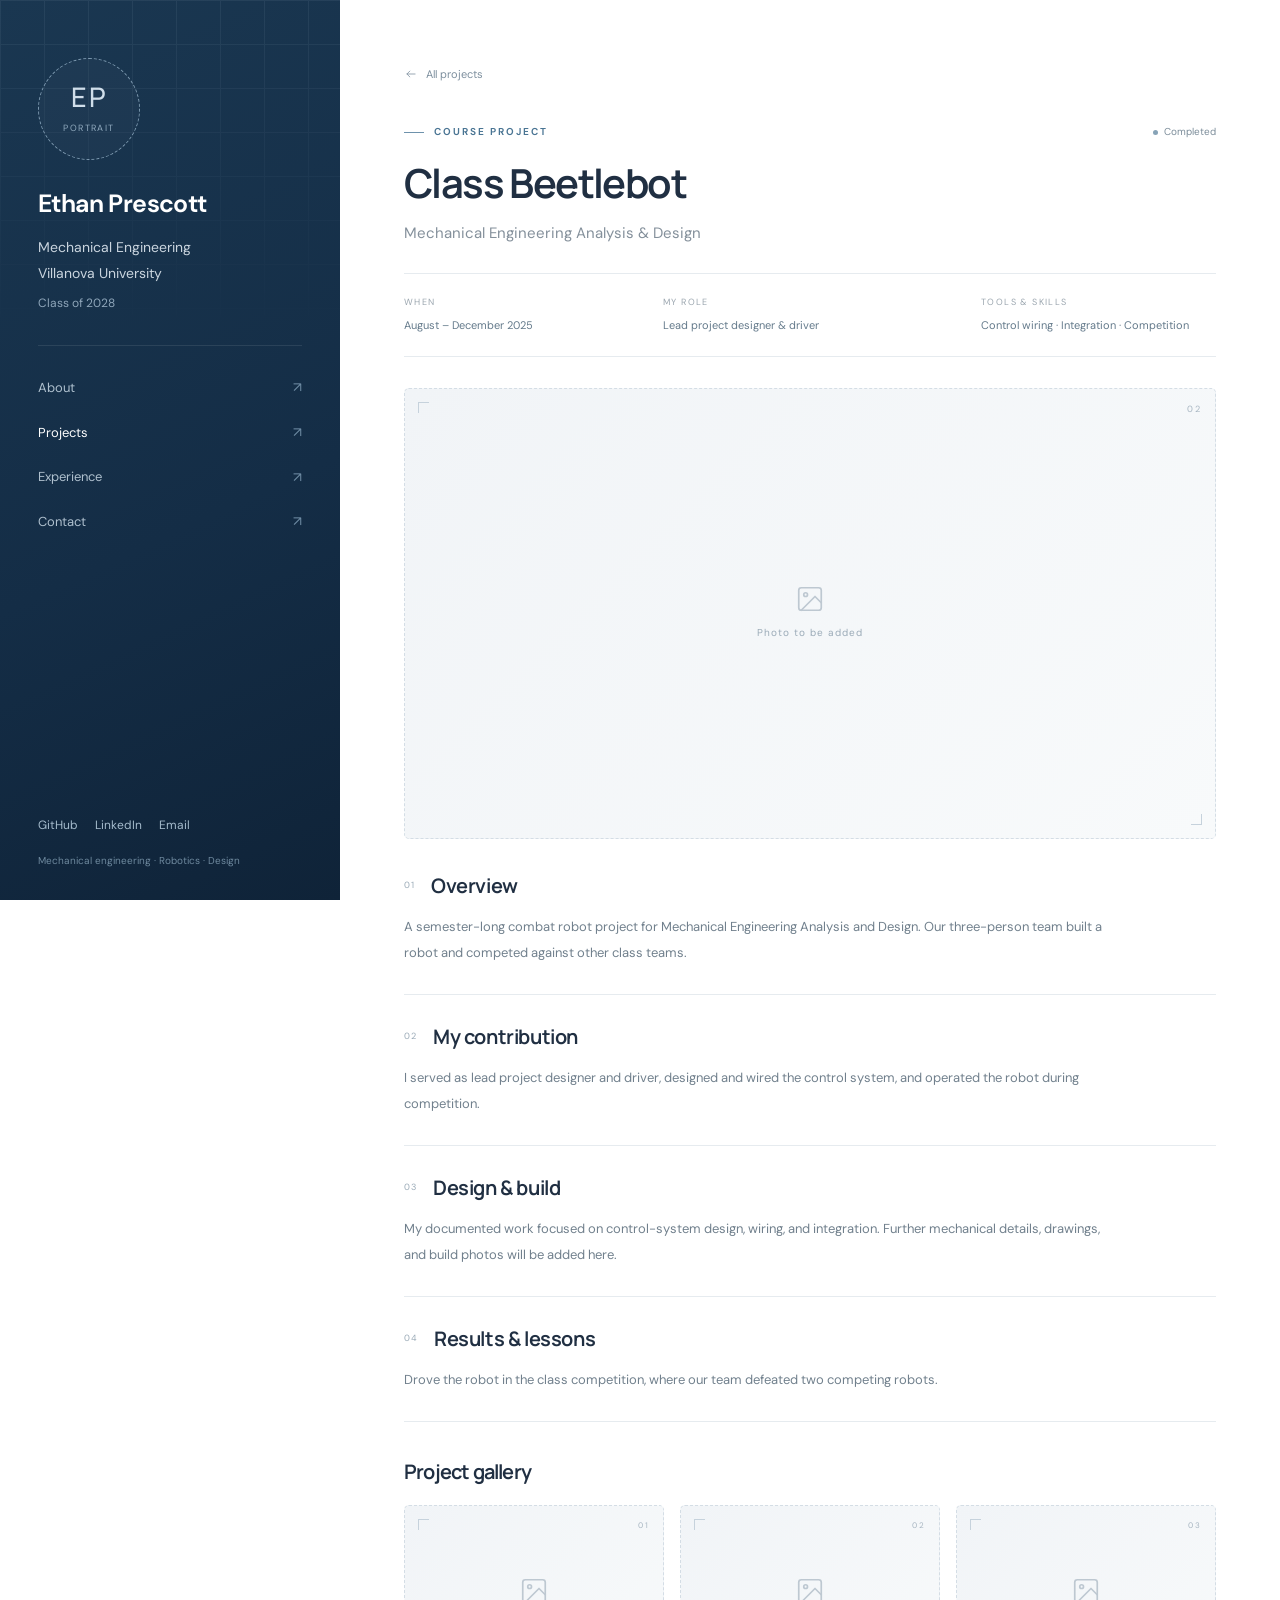
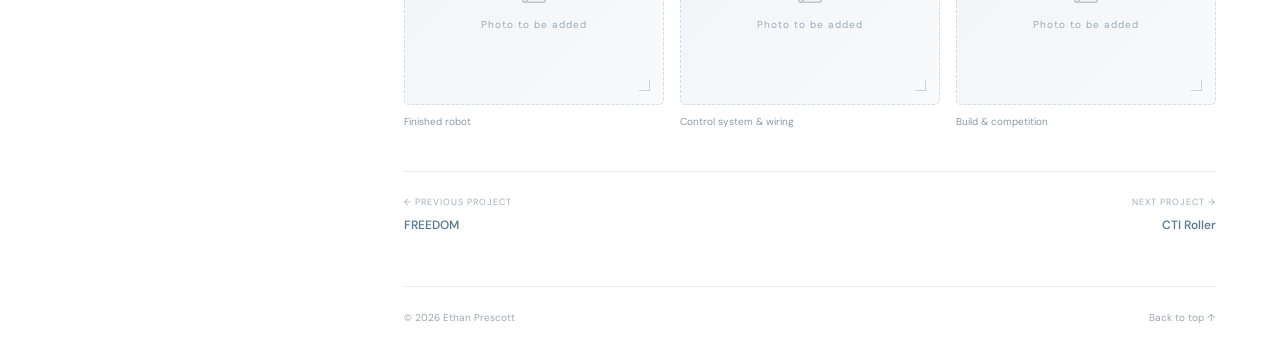
==== projects/beetlebot.html @ 02cb0559 "Build seven-project engineering portfolio with photo and content placeholders" ====
<!doctype html>
<html lang="en">
<head>
  <meta charset="utf-8">
  <meta name="viewport" content="width=device-width,initial-scale=1">
  <meta name="description" content="Designed and wired the control system for a semester-long combat robot, then drove it in a classroom competition with a three-person team.">
  <meta name="theme-color" content="#153049">
  <title>Class Beetlebot | Ethan Prescott</title>
  <link rel="icon" type="image/svg+xml" href="../assets/favicon.svg">
  <link rel="stylesheet" href="../assets/css/style.css">
  <script src="../assets/js/site.js" defer></script>
</head>
<body id="top">
  <a class="skip-link" href="#main">Skip to content</a>
  <aside class="sidebar" aria-label="Profile and navigation">
      <div class="identity"><a class="avatar" href="../index.html" aria-label="Ethan Prescott home"><strong>EP</strong><span>Portrait</span></a><div><a class="sidebar-name" href="../index.html">Ethan Prescott</a><p class="sidebar-degree">Mechanical Engineering<br>Villanova University</p><p class="sidebar-school">Class of 2028</p></div></div>
      <button class="menu-toggle" type="button" aria-label="Open navigation" aria-controls="main-navigation" aria-expanded="false"><svg width="18" height="18" viewBox="0 0 24 24" fill="none" stroke="currentColor" stroke-width="1.35" stroke-linecap="round" stroke-linejoin="round" aria-hidden="true"><path d="M5 7h14M5 12h14M5 17h14"/></svg></button>
      <div class="sidebar-rule"></div><nav class="sidebar-nav" id="main-navigation" aria-label="Main navigation"><a href="../index.html#about">About</a><a href="../index.html#projects" aria-current="page">Projects</a><a href="../index.html#experience">Experience</a><a href="../index.html#contact">Contact</a></nav>
      <div class="sidebar-bottom"><div class="sidebar-links"><a href="https://github.com/ethanjprescott-max" target="_blank" rel="noopener noreferrer">GitHub</a><a href="https://www.linkedin.com/in/ethan-prescott-6a3679280/" target="_blank" rel="noopener noreferrer">LinkedIn</a><a href="mailto:epresc01@villanova.edu">Email</a></div><p class="sidebar-footer">Mechanical engineering · Robotics · Design</p></div>
    </aside>
  <main class="main" id="main">
    <a class="breadcrumb" href="../index.html#projects"><svg width="14" height="14" viewBox="0 0 24 24" fill="none" stroke="currentColor" stroke-width="1.35" stroke-linecap="round" stroke-linejoin="round" aria-hidden="true"><path d="M19 12H5m5-5-5 5 5 5"/></svg> All projects</a>
    <header class="project-header"><div class="project-header-top"><p class="eyebrow">Course project</p><span class="status ">Completed</span></div><h1>Class Beetlebot</h1><p class="subtitle">Mechanical Engineering Analysis &amp; Design</p><dl class="project-meta"><div><dt>When</dt><dd>August – December 2025</dd></div><div><dt>My role</dt><dd>Lead project designer &amp; driver</dd></div><div><dt>Tools & skills</dt><dd>Control wiring · Integration · Competition</dd></div></dl></header>
    <div class="hero-photo"><div class="photo-placeholder" role="img" aria-label="Class Beetlebot placeholder"><span class="photo-no">02</span><svg width="30" height="30" viewBox="0 0 24 24" fill="none" stroke="currentColor" stroke-width="1.35" stroke-linecap="round" stroke-linejoin="round" aria-hidden="true"><rect x="3" y="3" width="18" height="18" rx="2"/><circle cx="8.5" cy="8.5" r="1.5"/><path d="m21 15-5-5L5 21"/></svg><span>Photo to be added</span></div></div>
    <section class="detail-section" aria-labelledby="overview-title"><div class="detail-heading"><span>01</span><h2 id="overview-title">Overview</h2></div><p class="detail-copy">A semester-long combat robot project for Mechanical Engineering Analysis and Design. Our three-person team built a robot and competed against other class teams.</p></section><section class="detail-section" aria-labelledby="contribution-title"><div class="detail-heading"><span>02</span><h2 id="contribution-title">My contribution</h2></div><p class="detail-copy">I served as lead project designer and driver, designed and wired the control system, and operated the robot during competition.</p></section><section class="detail-section" aria-labelledby="design-title"><div class="detail-heading"><span>03</span><h2 id="design-title">Design & build</h2></div><p class="detail-copy">My documented work focused on control-system design, wiring, and integration. Further mechanical details, drawings, and build photos will be added here.</p></section><section class="detail-section" aria-labelledby="results-title"><div class="detail-heading"><span>04</span><h2 id="results-title">Results & lessons</h2></div><p class="detail-copy">Drove the robot in the class competition, where our team defeated two competing robots.</p></section>
    <section class="gallery-section" aria-labelledby="gallery-title"><h2 id="gallery-title">Project gallery</h2><div class="gallery-grid"><figure><div class="photo-placeholder" role="img" aria-label="Finished robot placeholder"><span class="photo-no">01</span><svg width="30" height="30" viewBox="0 0 24 24" fill="none" stroke="currentColor" stroke-width="1.35" stroke-linecap="round" stroke-linejoin="round" aria-hidden="true"><rect x="3" y="3" width="18" height="18" rx="2"/><circle cx="8.5" cy="8.5" r="1.5"/><path d="m21 15-5-5L5 21"/></svg><span>Photo to be added</span></div><figcaption>Finished robot</figcaption></figure><figure><div class="photo-placeholder" role="img" aria-label="Control system &amp; wiring placeholder"><span class="photo-no">02</span><svg width="30" height="30" viewBox="0 0 24 24" fill="none" stroke="currentColor" stroke-width="1.35" stroke-linecap="round" stroke-linejoin="round" aria-hidden="true"><rect x="3" y="3" width="18" height="18" rx="2"/><circle cx="8.5" cy="8.5" r="1.5"/><path d="m21 15-5-5L5 21"/></svg><span>Photo to be added</span></div><figcaption>Control system &amp; wiring</figcaption></figure><figure><div class="photo-placeholder" role="img" aria-label="Build &amp; competition placeholder"><span class="photo-no">03</span><svg width="30" height="30" viewBox="0 0 24 24" fill="none" stroke="currentColor" stroke-width="1.35" stroke-linecap="round" stroke-linejoin="round" aria-hidden="true"><rect x="3" y="3" width="18" height="18" rx="2"/><circle cx="8.5" cy="8.5" r="1.5"/><path d="m21 15-5-5L5 21"/></svg><span>Photo to be added</span></div><figcaption>Build &amp; competition</figcaption></figure></div></section>
    
    <nav class="project-navigation" aria-label="More projects"><a href="freedom.html"><span>← Previous project</span><strong>FREEDOM</strong></a><a href="cti-roller.html"><span>Next project →</span><strong>CTI Roller</strong></a></nav>
    <footer class="site-footer"><span>© 2026 Ethan Prescott</span><a href="#top">Back to top ↑</a></footer></main>
  <dialog class="lightbox" aria-label="Project image"><button class="close-dialog" type="button" aria-label="Close image">×</button><img alt=""><p></p></dialog>
</body>
</html>
---- assets/css/style.css ----
@import url('https://fonts.googleapis.com/css2?family=DM+Sans:wght@400;450;500;550;600;650;700&family=Manrope:wght@400;500;600;650;700;750;800&display=swap');

:root{--navy:#132942;--ink:#202f42;--muted:#738090;--blue:#497493;--line:#e6ebef;--paper:#fff;--wash:#f5f7f9;--sidebar:340px}
*{box-sizing:border-box}html{scroll-behavior:smooth;scroll-padding-top:34px}body{margin:0;background:var(--paper);color:var(--ink);font:15px/1.85 'DM Sans',Arial,sans-serif}a{color:inherit;text-decoration:none}button{font:inherit}svg{flex-shrink:0}h1,h2,h3,h4,p{margin:0}h1,h2,h3,h4{font-family:'Manrope',Arial,sans-serif;line-height:1.35;font-weight:650}h1{font-size:42px;letter-spacing:-1.6px}h2{font-size:28px;letter-spacing:-.8px}h3{font-size:19px;letter-spacing:-.35px}p+p{margin-top:16px}a:focus-visible,button:focus-visible,summary:focus-visible{outline:3px solid #82b9df;outline-offset:5px;border-radius:3px}::selection{background:#d6e6f0}button{cursor:pointer}.skip-link{position:fixed;z-index:100;left:15px;top:10px;padding:8px 15px;background:#fff;transform:translateY(-160%)}.skip-link:focus{transform:none}.sr-only{position:absolute;width:1px;height:1px;overflow:hidden;clip:rect(0,0,0,0);white-space:nowrap}
.sidebar{position:fixed;inset:0 auto 0 0;width:var(--sidebar);padding:58px 38px 30px;background:linear-gradient(155deg,#1a3751 0%,#142d46 58%,#0f2338 100%);color:#fff;display:flex;flex-direction:column;z-index:10;overflow-y:auto}.sidebar:before{content:'';position:absolute;top:0;left:0;right:0;height:340px;pointer-events:none;opacity:.075;background-image:linear-gradient(#c3d8e8 1px,transparent 1px),linear-gradient(90deg,#c3d8e8 1px,transparent 1px);background-size:44px 44px;mask-image:linear-gradient(#000,transparent)}.identity,.sidebar-nav,.sidebar-bottom{position:relative}.avatar{width:102px;height:102px;border:1px dashed #7e9ab1;border-radius:50%;display:flex;flex-direction:column;align-items:center;justify-content:center;background:#ffffff06;color:#d0deea;overflow:hidden;margin-bottom:26px}.avatar strong{font-family:'Manrope',Arial,sans-serif;font-weight:500;font-size:27px;letter-spacing:2px;line-height:1.2}.avatar span{font-size:9px;text-transform:uppercase;letter-spacing:1.4px;margin-top:6px;color:#91aabe}.avatar img{width:100%;height:100%;object-fit:cover}.sidebar-name{font-size:25px;font-weight:650;letter-spacing:-.6px;line-height:1.4}.sidebar-degree{margin-top:13px;color:#cad5df;font-size:14px;line-height:1.85}.sidebar-school{font-size:12px;color:#8fa6ba;margin-top:5px}.sidebar-rule{height:1px;background:#ffffff17;margin:31px 0 23px}.sidebar-nav{display:flex;flex-direction:column;gap:7px}.sidebar-nav a{padding:6px 0;color:#afc0ce;font-size:13px;display:flex;justify-content:space-between;align-items:center;transition:color .15s}.sidebar-nav a:after{content:'↗';font-size:14px;color:#6e8ba3}.sidebar-nav a:hover,.sidebar-nav a[aria-current]{color:#fff}.sidebar-bottom{margin-top:auto;padding-top:48px}.sidebar-links{display:flex;gap:17px;align-items:center;color:#a5bbcc;font-size:12px}.sidebar-links a:hover{color:#fff}.sidebar-footer{margin-top:15px;color:#6f8a9f;font-size:10px}.menu-toggle{display:none}.mobile-wordmark{display:none}
.main{margin-left:var(--sidebar);padding:63px 64px 26px;max-width:1440px}.eyebrow{color:var(--blue);text-transform:uppercase;letter-spacing:2px;font-size:10px;font-weight:650;display:flex;align-items:center;gap:10px;margin-bottom:15px}.eyebrow:before{content:'';display:block;width:20px;height:1px;background:#6e92ac}.intro-title{max-width:580px;margin-bottom:23px}.intro-title em{font-style:normal;color:var(--blue)}.intro-copy{max-width:690px;color:#66717e;line-height:1.95;font-size:15px}.intro-actions{display:flex;gap:12px;flex-wrap:wrap;margin-top:26px}.button{display:inline-flex;align-items:center;justify-content:center;gap:10px;padding:9px 18px;border:1px solid #cfd8e0;border-radius:4px;font-size:12px;font-weight:600;color:#4d657a;background:transparent;line-height:1.7;transition:background .15s,border-color .15s}.button:hover{background:#f0f5f8;border-color:#879fb3}.button.primary{background:var(--navy);color:#fff;border-color:var(--navy)}.button.primary:hover{background:#23435f}.button[aria-disabled=true]{color:#99a4ae;background:#fafbfc;border-color:#e3e8ed;cursor:default}.section{border-top:1px solid var(--line);margin-top:47px;padding-top:39px;scroll-margin-top:30px}.section-head{display:flex;align-items:end;justify-content:space-between;gap:20px;margin-bottom:27px}.section-head p{font-size:11px;color:#94a0ab;letter-spacing:.2px}.project-grid{display:grid;grid-template-columns:repeat(2,minmax(0,1fr));gap:39px 28px}.project-card{min-width:0}.cover-link{display:block;border-radius:5px;overflow:hidden;margin-bottom:16px}.photo-placeholder{width:100%;aspect-ratio:1.62;background:linear-gradient(135deg,#f1f4f7,#f8fafb);border:1px dashed #d4dde5;border-radius:5px;display:flex;flex-direction:column;justify-content:center;align-items:center;position:relative;color:#a1b0bd;gap:10px;overflow:hidden}.photo-placeholder:before,.photo-placeholder:after{content:'';position:absolute;height:10px;width:10px;border-color:#c6d2dc;border-style:solid}.photo-placeholder:before{top:13px;left:13px;border-width:1px 0 0 1px}.photo-placeholder:after{bottom:13px;right:13px;border-width:0 1px 1px 0}.photo-placeholder svg{opacity:.65}.photo-placeholder span{font-size:10px;letter-spacing:1px;color:#9aaab7}.photo-placeholder .photo-no{position:absolute;top:12px;right:14px;font-size:9px;letter-spacing:1.5px;color:#a7b5c1}.cover-link:hover .photo-placeholder{border-color:#98afc1;background:#eff4f8}.project-photo{width:100%;aspect-ratio:1.62;object-fit:cover;display:block;border-radius:5px}.project-category{font-size:9px;color:var(--blue);text-transform:uppercase;letter-spacing:1.45px;margin-bottom:5px;font-weight:650}.project-title{font-size:18px;font-weight:650}.project-title a:hover{color:var(--blue)}.project-subtitle{font-size:12px;color:#83909c;margin-top:4px}.project-summary{font-size:12px;line-height:1.9;color:#6d7884;margin-top:10px;min-height:69px}.empty-summary{margin-top:15px;height:65px;display:flex;flex-direction:column;gap:9px;align-items:start;padding-top:2px}.empty-summary span{display:block;height:5px;background:#edf0f3;border-radius:3px;width:93%}.empty-summary span:nth-child(2){width:80%}.empty-summary span:nth-child(3){width:55%}.tags{display:flex;flex-wrap:wrap;gap:5px;margin-top:12px}.tag{font-size:9px;padding:2px 7px;background:#f1f4f7;color:#738597;border-radius:3px;line-height:1.8}.card-status{display:flex;justify-content:space-between;align-items:center;gap:10px;margin-top:15px;min-height:22px;font-size:10px;color:#7e8b96}.text-link{font-size:11px;font-weight:600;color:#52738e;display:inline-flex;gap:7px;align-items:center}.text-link:hover{color:#153f63}.status{display:flex;align-items:center;gap:6px;font-size:10px;color:#7b8c99}.status:before{content:'';width:5px;height:5px;background:#87a3b7;border-radius:50%}.status.progress:before{background:#b99953}.status.draft{color:#a3adb6}.status.draft:before{background:#c3cbd2}.skills-grid{display:grid;grid-template-columns:repeat(2,minmax(0,1fr));gap:23px 29px}.skill-group h3{font-size:13px;margin-bottom:9px}.skill-group p{font-size:12px;color:#788694;line-height:1.9}.experience-list{display:flex;flex-direction:column;gap:22px}.experience-item{display:grid;grid-template-columns:130px 1fr;gap:20px}.experience-label{color:#8294a3;font-size:11px}.experience-item h3{font-size:14px;margin-bottom:4px}.experience-item p{font-size:12px;color:#788591;line-height:1.8}.experience-item .organization{color:#50718b;margin-bottom:5px}.contact-copy{color:#788591;font-size:14px;max-width:580px}.contact-links{display:flex;gap:24px;flex-wrap:wrap;margin-top:21px}.contact-links a{font-size:12px;display:inline-flex;align-items:center;gap:8px;color:#59748a}.contact-links a:hover{color:#123b5c}.site-footer{border-top:1px solid var(--line);margin-top:47px;padding-top:22px;display:flex;justify-content:space-between;gap:15px;font-size:10px;color:#9da8b1}.site-footer a:hover{color:#355a78}
.breadcrumb{display:inline-flex;gap:8px;align-items:center;color:#7d8f9e;font-size:11px;margin-bottom:39px}.breadcrumb:hover{color:#1c4564}.project-header{margin-bottom:31px}.project-header h1{font-size:40px;max-width:700px}.project-header .subtitle{font-size:15px;color:#84909b;margin-top:10px}.project-header-top{display:flex;justify-content:space-between;gap:16px;align-items:center;margin-bottom:14px}.project-header-top .eyebrow{margin-bottom:0}.project-meta{display:grid;grid-template-columns:1fr 1.25fr 1fr;margin-top:26px;gap:24px;padding:20px 0;border-top:1px solid var(--line);border-bottom:1px solid var(--line)}.project-meta dt{font-size:9px;text-transform:uppercase;letter-spacing:1.4px;color:#9ba6af;margin-bottom:5px}.project-meta dd{margin:0;font-size:11px;color:#647a8b;line-height:1.8}.meta-blank{width:64%;height:5px;margin-top:11px;background:#edf0f3;border-radius:3px;display:block}.hero-photo .photo-placeholder,.hero-photo .project-photo{aspect-ratio:1.8}.hero-photo{margin-bottom:33px}.detail-section{padding:28px 0;border-bottom:1px solid var(--line)}.detail-section:first-of-type{padding-top:0}.detail-heading{display:flex;gap:16px;align-items:center;margin-bottom:15px}.detail-heading span{font-size:9px;color:#9aaab7;letter-spacing:1px}.detail-heading h2{font-size:20px;letter-spacing:-.4px}.detail-copy{max-width:720px;color:#71808d;font-size:13px;line-height:2}.empty-content{height:112px;border:1px solid #edf0f3;border-radius:4px;background:repeating-linear-gradient(to bottom,transparent 0px,transparent 33px,#f0f3f5 34px,transparent 35px);position:relative}.empty-content:before{content:'Content to be added';position:absolute;font-size:9px;letter-spacing:.8px;color:#b0bac2;top:11px;left:13px;padding:0 7px;background:white}.gallery-section{margin-top:36px}.gallery-section h2{font-size:20px;margin-bottom:20px}.gallery-grid{display:grid;grid-template-columns:repeat(3,minmax(0,1fr));gap:16px}.gallery-grid figure{margin:0;min-width:0}.gallery-grid figcaption{font-size:10px;color:#8b99a4;margin-top:8px}.gallery-grid .photo-placeholder{aspect-ratio:1.3}.gallery-grid .project-photo{aspect-ratio:1.3;cursor:zoom-in}.gallery-grid .photo-placeholder .photo-no{font-size:8px}.project-resources{display:flex;gap:12px;flex-wrap:wrap;margin-top:27px}.project-navigation{display:grid;grid-template-columns:1fr 1fr;gap:24px;border-top:1px solid var(--line);margin-top:40px;padding-top:22px}.project-navigation a:last-child{text-align:right}.project-navigation span{display:block;font-size:9px;letter-spacing:1px;text-transform:uppercase;color:#a1aeb9}.project-navigation strong{font-size:12px;font-weight:550;color:#5a7890}.project-navigation a:hover strong{color:#133c5c}.lightbox{border:none;border-radius:7px;padding:15px;background:white;max-width:95vw;max-height:92vh;color:var(--ink)}.lightbox::backdrop{background:#0e213be0}.lightbox img{display:block;max-width:85vw;max-height:74vh;object-fit:contain}.lightbox .close-dialog{display:block;margin-left:auto;background:none;border:0;padding:0 5px 8px;color:var(--ink);font-size:21px}.lightbox p{font-size:12px;margin-top:10px}
@media(min-width:1600px){:root{--sidebar:380px}.sidebar{padding-left:48px;padding-right:48px}.main{padding-left:88px;padding-right:88px}}
@media(max-width:1200px){:root{--sidebar:300px}.sidebar{padding:48px 31px 26px}.main{padding:51px 42px 25px}h1{font-size:35px}.project-grid{gap:31px 23px}.project-header h1{font-size:35px}}
@media(max-width:980px){:root{--sidebar:250px}.sidebar{padding:40px 26px 22px}.sidebar-name{font-size:22px}.sidebar-degree{font-size:12px}.sidebar-school{font-size:11px}.main{padding:44px 31px 25px}h1{font-size:32px}.project-grid{gap:32px 20px}.project-summary{min-height:92px}.project-meta{grid-template-columns:1fr 1fr;gap:16px}.project-meta>div:last-child{grid-column:1/-1}.gallery-grid{grid-template-columns:repeat(2,minmax(0,1fr))}.experience-item{grid-template-columns:100px 1fr;gap:14px}.sidebar-links{gap:12px;font-size:11px}}
@media(max-width:760px){html{scroll-padding-top:87px}.sidebar{position:sticky;inset:auto;top:0;width:100%;padding:15px 22px;background:#153049;overflow:visible;display:block}.sidebar:before{display:none}.identity{display:flex;align-items:center;gap:12px}.avatar{width:42px;height:42px;margin:0;border-style:solid;flex-shrink:0}.avatar strong{font-size:13px;letter-spacing:1px}.avatar span{display:none}.sidebar-name{font-size:15px;line-height:1.4}.sidebar-degree{margin:2px 0 0;font-size:10px;line-height:1.4}.sidebar-degree br{display:none}.sidebar-school{display:none}.sidebar-rule,.sidebar-bottom{display:none}.menu-toggle{display:flex;align-items:center;justify-content:center;position:absolute;top:22px;right:20px;border:1px solid #ffffff26;background:none;color:#ccd8e1;width:32px;height:30px;border-radius:3px;padding:4px}.sidebar-nav{flex-direction:row;flex-wrap:wrap;gap:5px 24px;padding-top:14px}.sidebar-nav a{font-size:11px;padding:4px 0}.sidebar-nav a:after{display:none}.js-enabled .sidebar-nav{display:none}.js-enabled .sidebar.menu-open .sidebar-nav{display:flex;border-top:1px solid #ffffff15;margin-top:13px}.main{margin-left:0;padding:35px 25px 23px;max-width:none}h1{font-size:32px;letter-spacing:-1.2px}.intro-title{margin-bottom:20px}.intro-copy{font-size:13px;line-height:1.95}.eyebrow{font-size:9px;letter-spacing:1.7px}.section{margin-top:37px;padding-top:30px;scroll-margin-top:88px}.section-head{margin-bottom:23px}h2{font-size:25px}.project-grid{gap:32px 23px}.project-summary{min-height:69px}.site-footer{margin-top:38px}.breadcrumb{margin-bottom:25px}.project-header h1{font-size:32px}.project-header-top{align-items:start}.hero-photo{margin-bottom:24px}.project-meta{grid-template-columns:1fr 1fr 1fr;gap:16px}.project-meta>div:last-child{grid-column:auto}.project-meta dd{font-size:10px}.gallery-grid{grid-template-columns:repeat(3,minmax(0,1fr))}.gallery-grid .photo-placeholder span{font-size:8px;letter-spacing:0}.gallery-grid .photo-placeholder svg{width:22px;height:22px}.detail-section{padding:25px 0}.detail-copy{font-size:12px}}
@media(max-width:480px){.main{padding:32px 22px 22px}.project-grid{grid-template-columns:1fr;gap:31px}.project-summary{min-height:0}.empty-summary{height:54px}.project-card .photo-placeholder,.project-card .project-photo{aspect-ratio:1.75}.project-title{font-size:19px}.project-summary{font-size:12px}.project-subtitle{font-size:12px}.project-category{font-size:9px}.section-head p{font-size:10px}.skills-grid{gap:22px 19px}.skill-group h3{font-size:12px}.skill-group p{font-size:11px}.experience-item{grid-template-columns:1fr;gap:3px}.experience-label{font-size:10px}.contact-links{gap:17px}.project-meta{grid-template-columns:1fr 1fr}.project-meta>div:last-child{grid-column:1/-1}.gallery-grid{grid-template-columns:1fr}.gallery-grid .photo-placeholder,.gallery-grid .project-photo{aspect-ratio:1.8}.gallery-grid .photo-placeholder span{font-size:10px;letter-spacing:1px}.gallery-grid .photo-placeholder svg{width:28px;height:28px}.gallery-grid figcaption{font-size:11px}.project-header-top{flex-direction:column;gap:9px}.project-header h1{font-size:31px}.project-navigation{gap:14px}.project-navigation strong{font-size:11px}.site-footer{font-size:9px}.intro-actions .button{font-size:11px;padding:9px 15px}}
@media(prefers-reduced-motion:reduce){html{scroll-behavior:auto}*,*:before,*:after{transition:none!important;animation:none!important}}
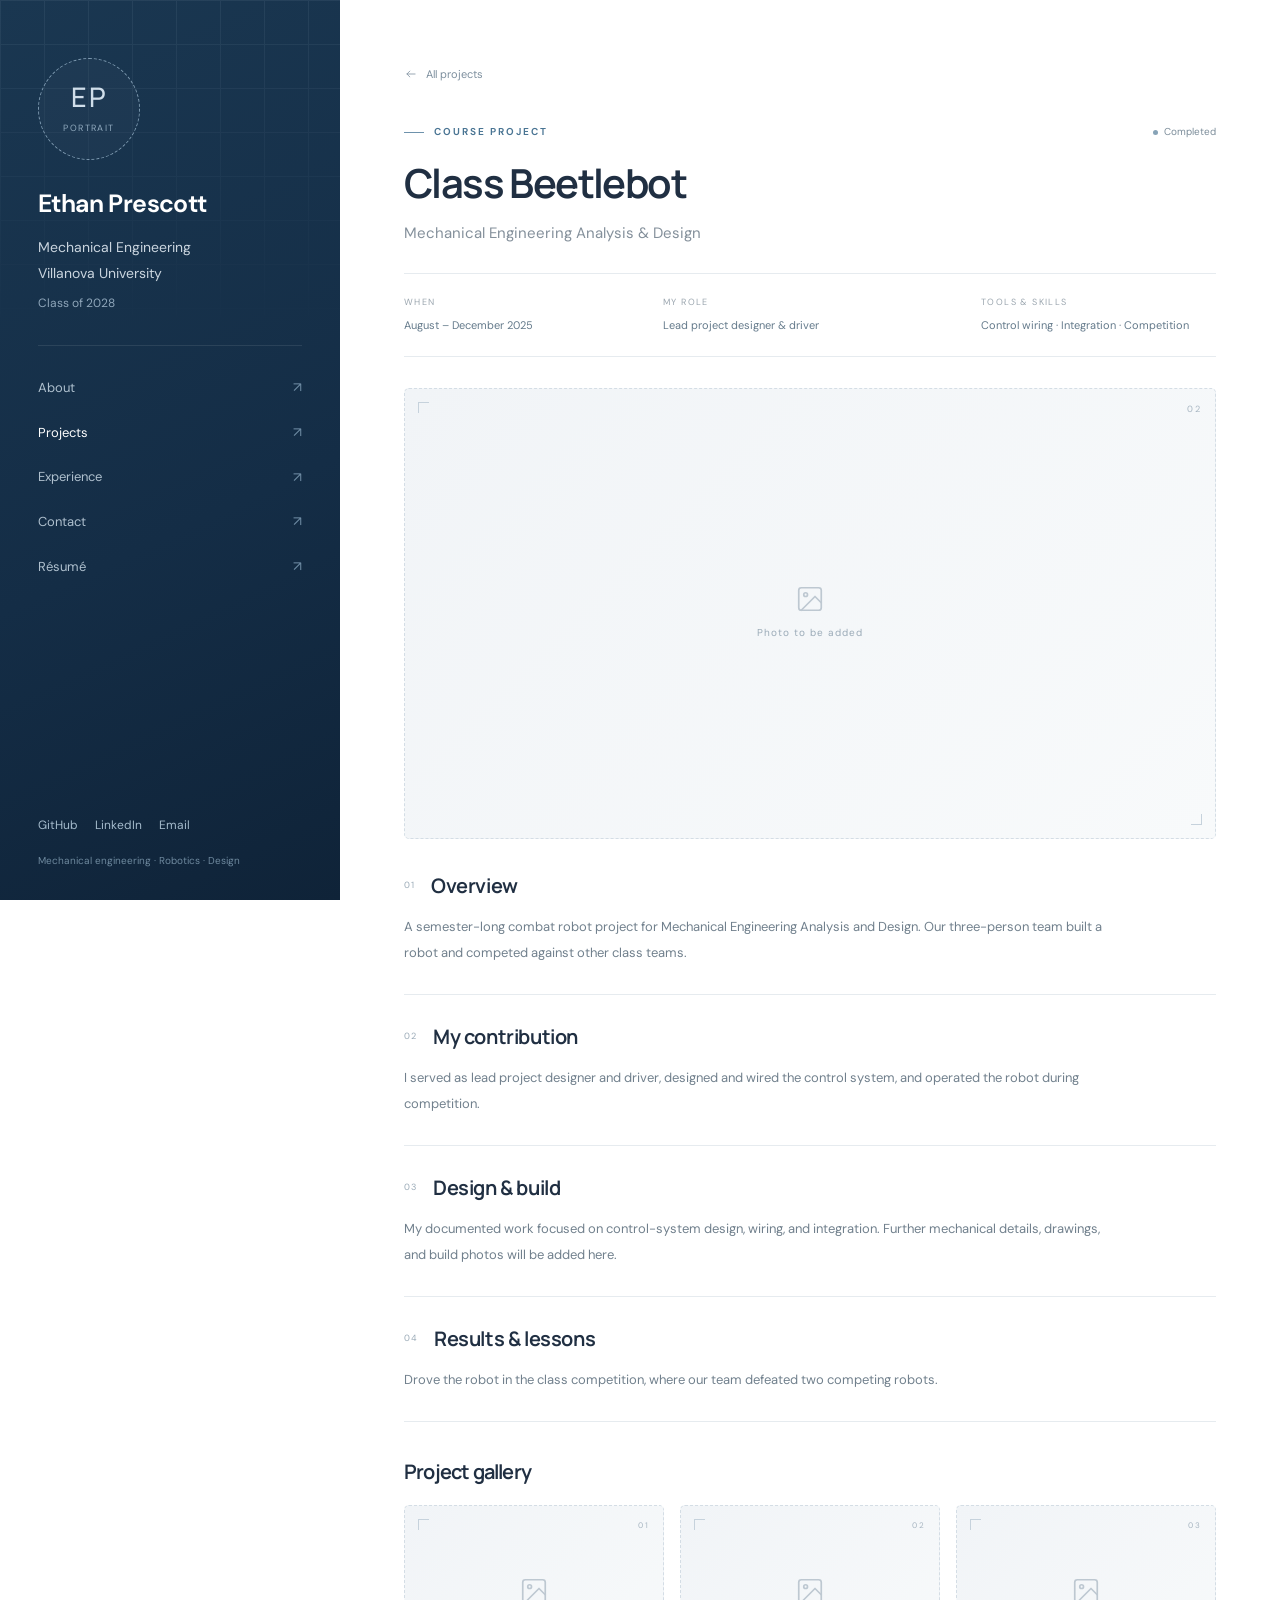
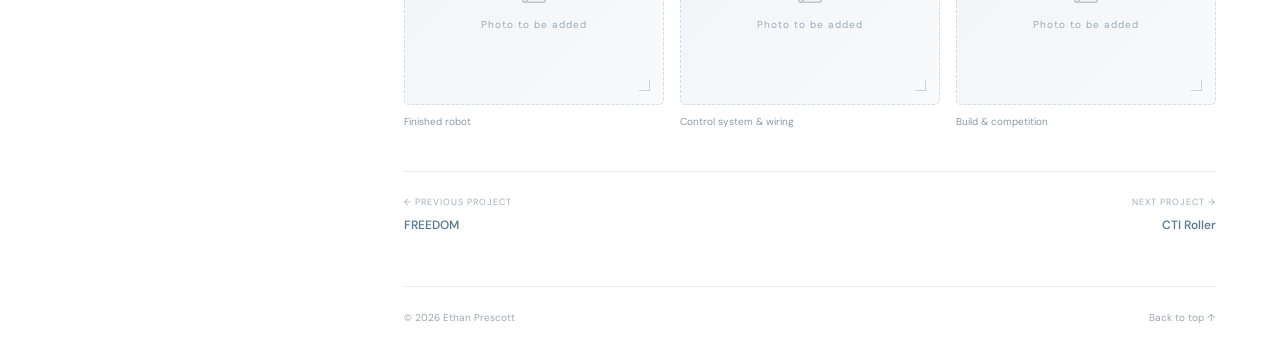
==== commit 27c58be3: "Add résumé download and refresh verified portfolio details" ====
--- a/projects/beetlebot.html
+++ b/projects/beetlebot.html
@@ -15,8 +15,8 @@
   <aside class="sidebar" aria-label="Profile and navigation">
       <div class="identity"><a class="avatar" href="../index.html" aria-label="Ethan Prescott home"><strong>EP</strong><span>Portrait</span></a><div><a class="sidebar-name" href="../index.html">Ethan Prescott</a><p class="sidebar-degree">Mechanical Engineering<br>Villanova University</p><p class="sidebar-school">Class of 2028</p></div></div>
       <button class="menu-toggle" type="button" aria-label="Open navigation" aria-controls="main-navigation" aria-expanded="false"><svg width="18" height="18" viewBox="0 0 24 24" fill="none" stroke="currentColor" stroke-width="1.35" stroke-linecap="round" stroke-linejoin="round" aria-hidden="true"><path d="M5 7h14M5 12h14M5 17h14"/></svg></button>
-      <div class="sidebar-rule"></div><nav class="sidebar-nav" id="main-navigation" aria-label="Main navigation"><a href="../index.html#about">About</a><a href="../index.html#projects" aria-current="page">Projects</a><a href="../index.html#experience">Experience</a><a href="../index.html#contact">Contact</a></nav>
-      <div class="sidebar-bottom"><div class="sidebar-links"><a href="https://github.com/ethanjprescott-max" target="_blank" rel="noopener noreferrer">GitHub</a><a href="https://www.linkedin.com/in/ethan-prescott-6a3679280/" target="_blank" rel="noopener noreferrer">LinkedIn</a><a href="mailto:epresc01@villanova.edu">Email</a></div><p class="sidebar-footer">Mechanical engineering · Robotics · Design</p></div>
+      <div class="sidebar-rule"></div><nav class="sidebar-nav" id="main-navigation" aria-label="Main navigation"><a href="../index.html#about">About</a><a href="../index.html#projects" aria-current="page">Projects</a><a href="../index.html#experience">Experience</a><a href="../index.html#contact">Contact</a><a href="../assets/ethan-prescott-resume.pdf" target="_blank" rel="noopener noreferrer">Résumé</a></nav>
+      <div class="sidebar-bottom"><div class="sidebar-links"><a href="https://github.com/ethanjprescott-max" target="_blank" rel="noopener noreferrer">GitHub</a><a href="https://www.linkedin.com/in/ethan-prescott22" target="_blank" rel="noopener noreferrer">LinkedIn</a><a href="mailto:ethan.j.prescott@gmail.com">Email</a></div><p class="sidebar-footer">Mechanical engineering · Robotics · Design</p></div>
     </aside>
   <main class="main" id="main">
     <a class="breadcrumb" href="../index.html#projects"><svg width="14" height="14" viewBox="0 0 24 24" fill="none" stroke="currentColor" stroke-width="1.35" stroke-linecap="round" stroke-linejoin="round" aria-hidden="true"><path d="M19 12H5m5-5-5 5 5 5"/></svg> All projects</a>
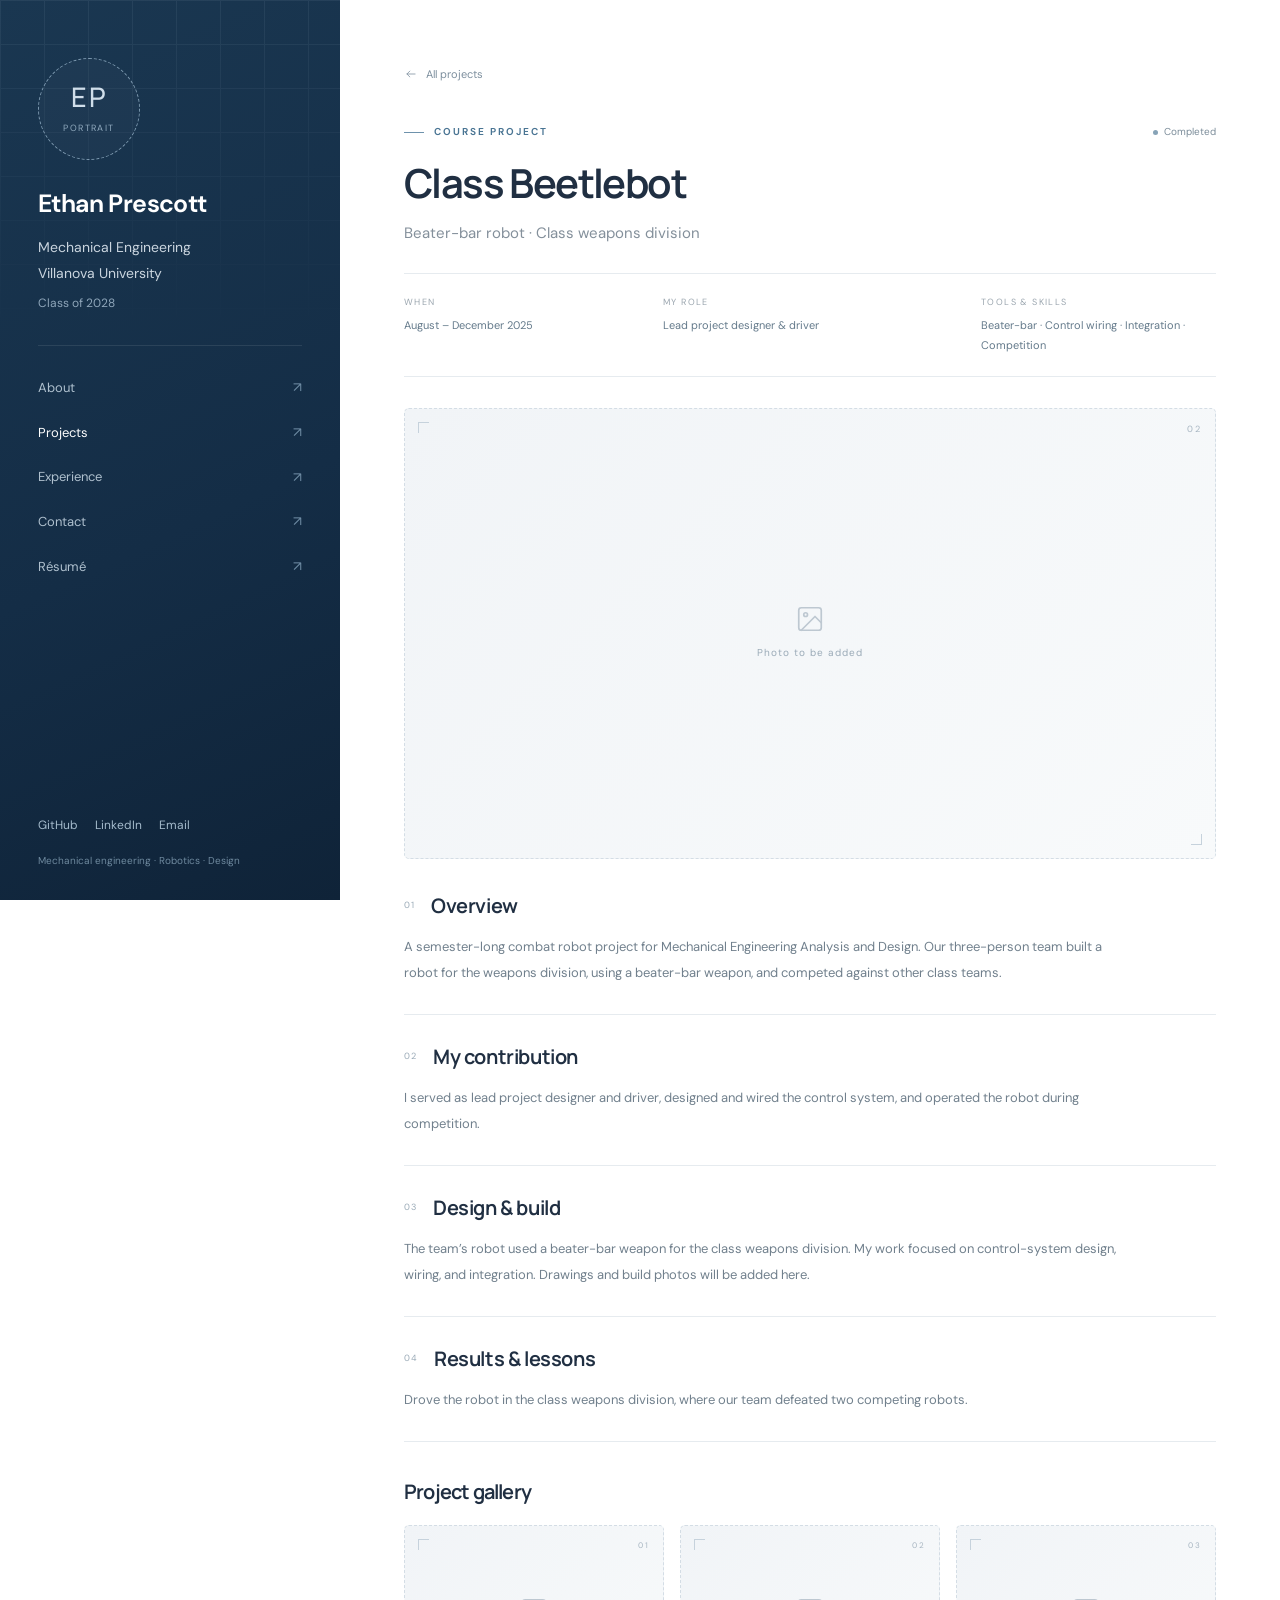
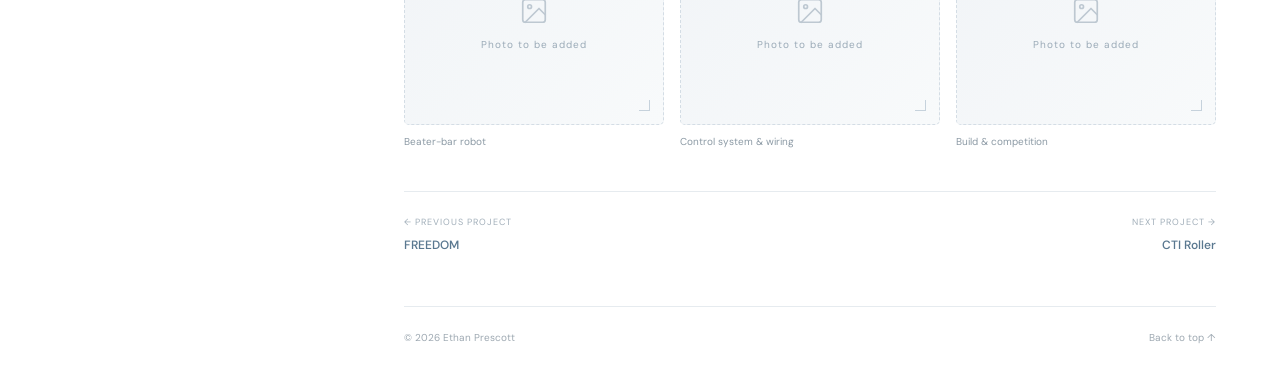
==== commit c8204d6c: "Specify class Beetlebot beater-bar weapon and weapons division" ====
--- a/projects/beetlebot.html
+++ b/projects/beetlebot.html
@@ -3,7 +3,7 @@
 <head>
   <meta charset="utf-8">
   <meta name="viewport" content="width=device-width,initial-scale=1">
-  <meta name="description" content="Designed and wired the control system for a semester-long combat robot, then drove it in a classroom competition with a three-person team.">
+  <meta name="description" content="Designed and wired the control system for a beater-bar combat robot in the class weapons division, then drove it in competition with a three-person team.">
   <meta name="theme-color" content="#153049">
   <title>Class Beetlebot | Ethan Prescott</title>
   <link rel="icon" type="image/svg+xml" href="../assets/favicon.svg">
@@ -20,10 +20,10 @@
     </aside>
   <main class="main" id="main">
     <a class="breadcrumb" href="../index.html#projects"><svg width="14" height="14" viewBox="0 0 24 24" fill="none" stroke="currentColor" stroke-width="1.35" stroke-linecap="round" stroke-linejoin="round" aria-hidden="true"><path d="M19 12H5m5-5-5 5 5 5"/></svg> All projects</a>
-    <header class="project-header"><div class="project-header-top"><p class="eyebrow">Course project</p><span class="status ">Completed</span></div><h1>Class Beetlebot</h1><p class="subtitle">Mechanical Engineering Analysis &amp; Design</p><dl class="project-meta"><div><dt>When</dt><dd>August – December 2025</dd></div><div><dt>My role</dt><dd>Lead project designer &amp; driver</dd></div><div><dt>Tools & skills</dt><dd>Control wiring · Integration · Competition</dd></div></dl></header>
+    <header class="project-header"><div class="project-header-top"><p class="eyebrow">Course project</p><span class="status ">Completed</span></div><h1>Class Beetlebot</h1><p class="subtitle">Beater-bar robot · Class weapons division</p><dl class="project-meta"><div><dt>When</dt><dd>August – December 2025</dd></div><div><dt>My role</dt><dd>Lead project designer &amp; driver</dd></div><div><dt>Tools & skills</dt><dd>Beater-bar · Control wiring · Integration · Competition</dd></div></dl></header>
     <div class="hero-photo"><div class="photo-placeholder" role="img" aria-label="Class Beetlebot placeholder"><span class="photo-no">02</span><svg width="30" height="30" viewBox="0 0 24 24" fill="none" stroke="currentColor" stroke-width="1.35" stroke-linecap="round" stroke-linejoin="round" aria-hidden="true"><rect x="3" y="3" width="18" height="18" rx="2"/><circle cx="8.5" cy="8.5" r="1.5"/><path d="m21 15-5-5L5 21"/></svg><span>Photo to be added</span></div></div>
-    <section class="detail-section" aria-labelledby="overview-title"><div class="detail-heading"><span>01</span><h2 id="overview-title">Overview</h2></div><p class="detail-copy">A semester-long combat robot project for Mechanical Engineering Analysis and Design. Our three-person team built a robot and competed against other class teams.</p></section><section class="detail-section" aria-labelledby="contribution-title"><div class="detail-heading"><span>02</span><h2 id="contribution-title">My contribution</h2></div><p class="detail-copy">I served as lead project designer and driver, designed and wired the control system, and operated the robot during competition.</p></section><section class="detail-section" aria-labelledby="design-title"><div class="detail-heading"><span>03</span><h2 id="design-title">Design & build</h2></div><p class="detail-copy">My documented work focused on control-system design, wiring, and integration. Further mechanical details, drawings, and build photos will be added here.</p></section><section class="detail-section" aria-labelledby="results-title"><div class="detail-heading"><span>04</span><h2 id="results-title">Results & lessons</h2></div><p class="detail-copy">Drove the robot in the class competition, where our team defeated two competing robots.</p></section>
-    <section class="gallery-section" aria-labelledby="gallery-title"><h2 id="gallery-title">Project gallery</h2><div class="gallery-grid"><figure><div class="photo-placeholder" role="img" aria-label="Finished robot placeholder"><span class="photo-no">01</span><svg width="30" height="30" viewBox="0 0 24 24" fill="none" stroke="currentColor" stroke-width="1.35" stroke-linecap="round" stroke-linejoin="round" aria-hidden="true"><rect x="3" y="3" width="18" height="18" rx="2"/><circle cx="8.5" cy="8.5" r="1.5"/><path d="m21 15-5-5L5 21"/></svg><span>Photo to be added</span></div><figcaption>Finished robot</figcaption></figure><figure><div class="photo-placeholder" role="img" aria-label="Control system &amp; wiring placeholder"><span class="photo-no">02</span><svg width="30" height="30" viewBox="0 0 24 24" fill="none" stroke="currentColor" stroke-width="1.35" stroke-linecap="round" stroke-linejoin="round" aria-hidden="true"><rect x="3" y="3" width="18" height="18" rx="2"/><circle cx="8.5" cy="8.5" r="1.5"/><path d="m21 15-5-5L5 21"/></svg><span>Photo to be added</span></div><figcaption>Control system &amp; wiring</figcaption></figure><figure><div class="photo-placeholder" role="img" aria-label="Build &amp; competition placeholder"><span class="photo-no">03</span><svg width="30" height="30" viewBox="0 0 24 24" fill="none" stroke="currentColor" stroke-width="1.35" stroke-linecap="round" stroke-linejoin="round" aria-hidden="true"><rect x="3" y="3" width="18" height="18" rx="2"/><circle cx="8.5" cy="8.5" r="1.5"/><path d="m21 15-5-5L5 21"/></svg><span>Photo to be added</span></div><figcaption>Build &amp; competition</figcaption></figure></div></section>
+    <section class="detail-section" aria-labelledby="overview-title"><div class="detail-heading"><span>01</span><h2 id="overview-title">Overview</h2></div><p class="detail-copy">A semester-long combat robot project for Mechanical Engineering Analysis and Design. Our three-person team built a robot for the weapons division, using a beater-bar weapon, and competed against other class teams.</p></section><section class="detail-section" aria-labelledby="contribution-title"><div class="detail-heading"><span>02</span><h2 id="contribution-title">My contribution</h2></div><p class="detail-copy">I served as lead project designer and driver, designed and wired the control system, and operated the robot during competition.</p></section><section class="detail-section" aria-labelledby="design-title"><div class="detail-heading"><span>03</span><h2 id="design-title">Design & build</h2></div><p class="detail-copy">The team’s robot used a beater-bar weapon for the class weapons division. My work focused on control-system design, wiring, and integration. Drawings and build photos will be added here.</p></section><section class="detail-section" aria-labelledby="results-title"><div class="detail-heading"><span>04</span><h2 id="results-title">Results & lessons</h2></div><p class="detail-copy">Drove the robot in the class weapons division, where our team defeated two competing robots.</p></section>
+    <section class="gallery-section" aria-labelledby="gallery-title"><h2 id="gallery-title">Project gallery</h2><div class="gallery-grid"><figure><div class="photo-placeholder" role="img" aria-label="Beater-bar robot placeholder"><span class="photo-no">01</span><svg width="30" height="30" viewBox="0 0 24 24" fill="none" stroke="currentColor" stroke-width="1.35" stroke-linecap="round" stroke-linejoin="round" aria-hidden="true"><rect x="3" y="3" width="18" height="18" rx="2"/><circle cx="8.5" cy="8.5" r="1.5"/><path d="m21 15-5-5L5 21"/></svg><span>Photo to be added</span></div><figcaption>Beater-bar robot</figcaption></figure><figure><div class="photo-placeholder" role="img" aria-label="Control system &amp; wiring placeholder"><span class="photo-no">02</span><svg width="30" height="30" viewBox="0 0 24 24" fill="none" stroke="currentColor" stroke-width="1.35" stroke-linecap="round" stroke-linejoin="round" aria-hidden="true"><rect x="3" y="3" width="18" height="18" rx="2"/><circle cx="8.5" cy="8.5" r="1.5"/><path d="m21 15-5-5L5 21"/></svg><span>Photo to be added</span></div><figcaption>Control system &amp; wiring</figcaption></figure><figure><div class="photo-placeholder" role="img" aria-label="Build &amp; competition placeholder"><span class="photo-no">03</span><svg width="30" height="30" viewBox="0 0 24 24" fill="none" stroke="currentColor" stroke-width="1.35" stroke-linecap="round" stroke-linejoin="round" aria-hidden="true"><rect x="3" y="3" width="18" height="18" rx="2"/><circle cx="8.5" cy="8.5" r="1.5"/><path d="m21 15-5-5L5 21"/></svg><span>Photo to be added</span></div><figcaption>Build &amp; competition</figcaption></figure></div></section>
     
     <nav class="project-navigation" aria-label="More projects"><a href="freedom.html"><span>← Previous project</span><strong>FREEDOM</strong></a><a href="cti-roller.html"><span>Next project →</span><strong>CTI Roller</strong></a></nav>
     <footer class="site-footer"><span>© 2026 Ethan Prescott</span><a href="#top">Back to top ↑</a></footer></main>
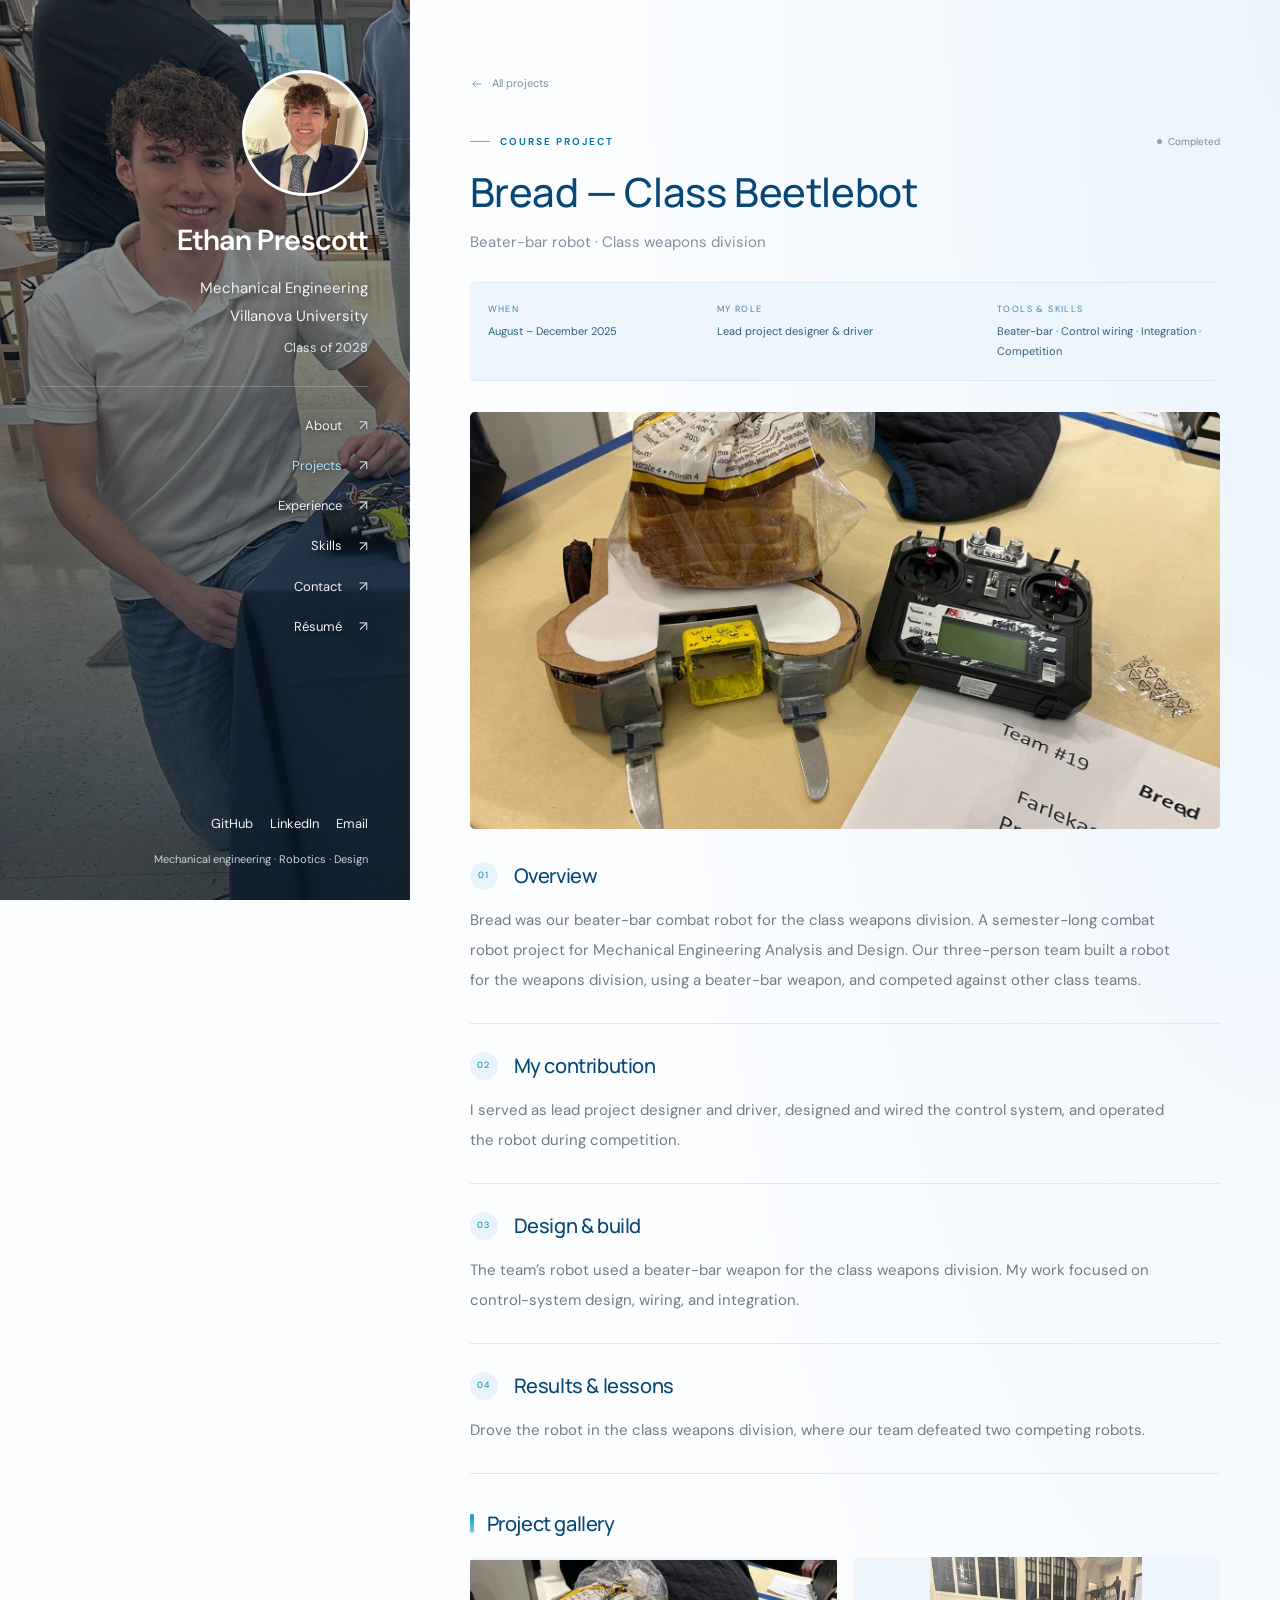
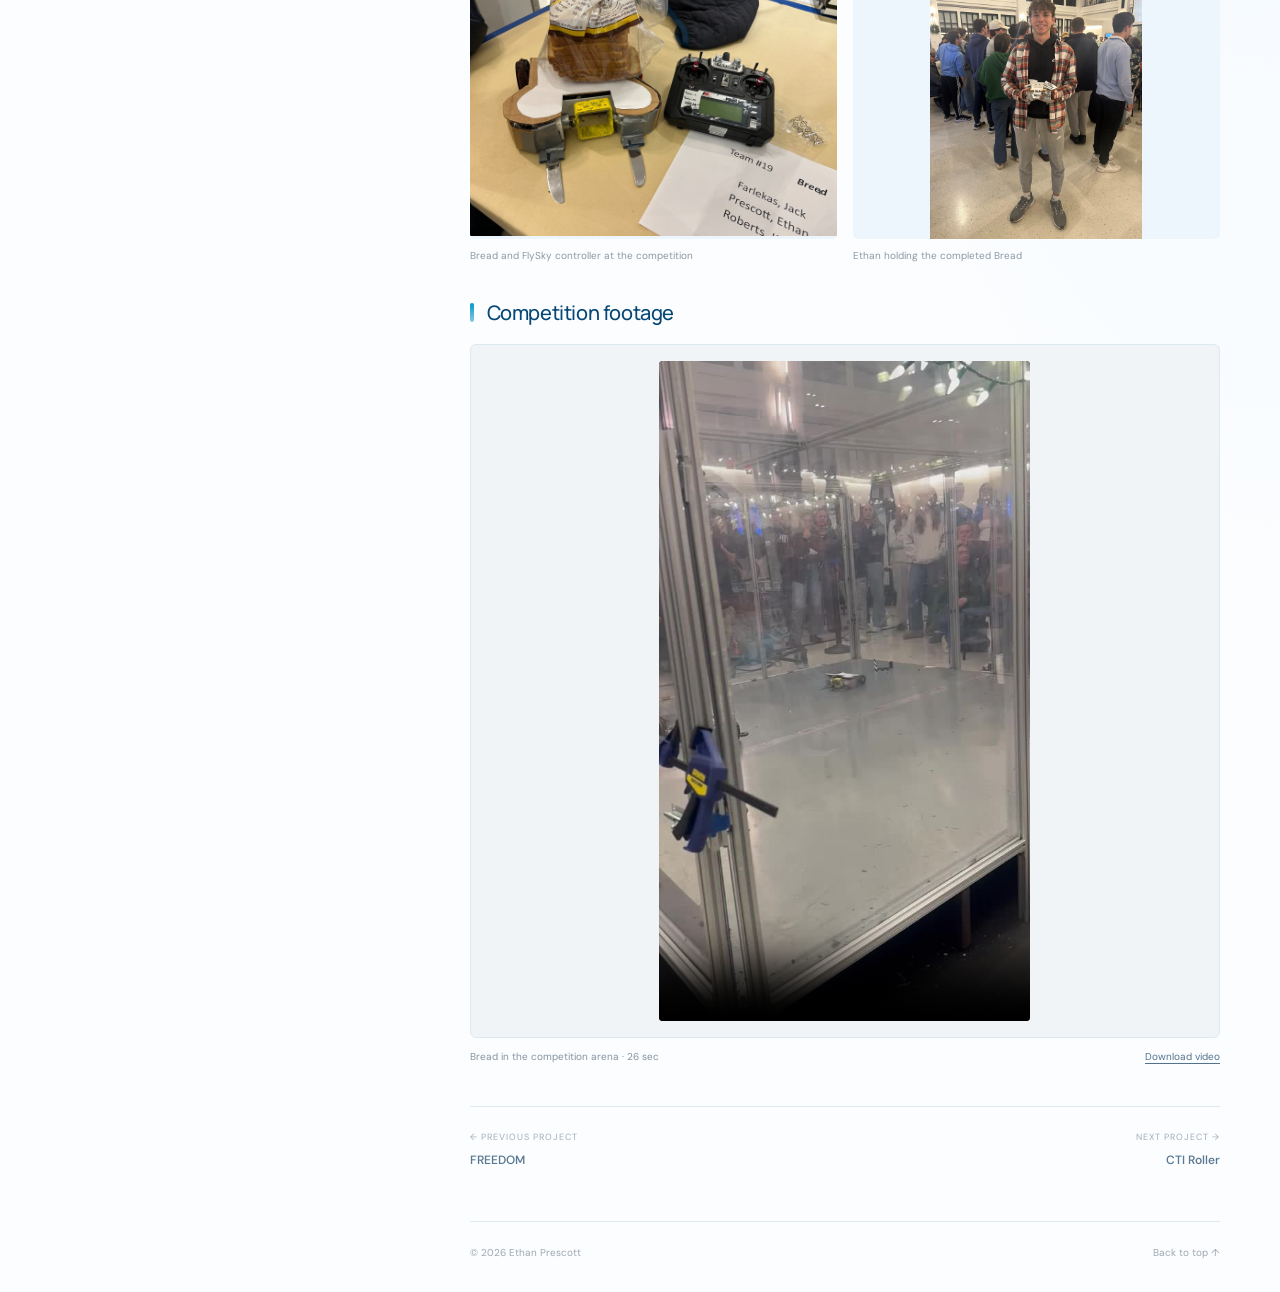
==== commit abcbd7e6: "Restore latest saved portfolio pages and styles" ====
--- a/projects/beetlebot.html
+++ b/projects/beetlebot.html
@@ -3,9 +3,9 @@
 <head>
   <meta charset="utf-8">
   <meta name="viewport" content="width=device-width,initial-scale=1">
-  <meta name="description" content="Designed and wired the control system for a beater-bar combat robot in the class weapons division, then drove it in competition with a three-person team.">
+  <meta name="description" content="Designed and wired the control system for Bread, a beater-bar combat robot in the class weapons division, then drove it in competition with a three-person team.">
   <meta name="theme-color" content="#153049">
-  <title>Class Beetlebot | Ethan Prescott</title>
+  <title>Bread — Class Beetlebot | Ethan Prescott</title>
   <link rel="icon" type="image/svg+xml" href="../assets/favicon.svg">
   <link rel="stylesheet" href="../assets/css/style.css">
   <script src="../assets/js/site.js" defer></script>
@@ -13,17 +13,18 @@
 <body id="top">
   <a class="skip-link" href="#main">Skip to content</a>
   <aside class="sidebar" aria-label="Profile and navigation">
-      <div class="identity"><a class="avatar" href="../index.html" aria-label="Ethan Prescott home"><strong>EP</strong><span>Portrait</span></a><div><a class="sidebar-name" href="../index.html">Ethan Prescott</a><p class="sidebar-degree">Mechanical Engineering<br>Villanova University</p><p class="sidebar-school">Class of 2028</p></div></div>
+      <div class="identity"><a class="avatar" href="../index.html" aria-label="Ethan Prescott home"><img src="../assets/images/ethan-profile.jpg" alt="Ethan Prescott"></a><div><a class="sidebar-name" href="../index.html">Ethan Prescott</a><p class="sidebar-degree">Mechanical Engineering<br>Villanova University</p><p class="sidebar-school">Class of 2028</p></div></div>
       <button class="menu-toggle" type="button" aria-label="Open navigation" aria-controls="main-navigation" aria-expanded="false"><svg width="18" height="18" viewBox="0 0 24 24" fill="none" stroke="currentColor" stroke-width="1.35" stroke-linecap="round" stroke-linejoin="round" aria-hidden="true"><path d="M5 7h14M5 12h14M5 17h14"/></svg></button>
-      <div class="sidebar-rule"></div><nav class="sidebar-nav" id="main-navigation" aria-label="Main navigation"><a href="../index.html#about">About</a><a href="../index.html#projects" aria-current="page">Projects</a><a href="../index.html#experience">Experience</a><a href="../index.html#contact">Contact</a><a href="../assets/ethan-prescott-resume.pdf" target="_blank" rel="noopener noreferrer">Résumé</a></nav>
+      <div class="sidebar-rule"></div><nav class="sidebar-nav" id="main-navigation" aria-label="Main navigation"><a href="../index.html#about">About</a><a href="../index.html#projects" aria-current="page">Projects</a><a href="../index.html#experience">Experience</a><a href="../index.html#skills">Skills</a><a href="../index.html#contact">Contact</a><a href="../resume.html">Résumé</a></nav>
       <div class="sidebar-bottom"><div class="sidebar-links"><a href="https://github.com/ethanjprescott-max" target="_blank" rel="noopener noreferrer">GitHub</a><a href="https://www.linkedin.com/in/ethan-prescott22" target="_blank" rel="noopener noreferrer">LinkedIn</a><a href="mailto:ethan.j.prescott@gmail.com">Email</a></div><p class="sidebar-footer">Mechanical engineering · Robotics · Design</p></div>
     </aside>
   <main class="main" id="main">
     <a class="breadcrumb" href="../index.html#projects"><svg width="14" height="14" viewBox="0 0 24 24" fill="none" stroke="currentColor" stroke-width="1.35" stroke-linecap="round" stroke-linejoin="round" aria-hidden="true"><path d="M19 12H5m5-5-5 5 5 5"/></svg> All projects</a>
-    <header class="project-header"><div class="project-header-top"><p class="eyebrow">Course project</p><span class="status ">Completed</span></div><h1>Class Beetlebot</h1><p class="subtitle">Beater-bar robot · Class weapons division</p><dl class="project-meta"><div><dt>When</dt><dd>August – December 2025</dd></div><div><dt>My role</dt><dd>Lead project designer &amp; driver</dd></div><div><dt>Tools & skills</dt><dd>Beater-bar · Control wiring · Integration · Competition</dd></div></dl></header>
-    <div class="hero-photo"><div class="photo-placeholder" role="img" aria-label="Class Beetlebot placeholder"><span class="photo-no">02</span><svg width="30" height="30" viewBox="0 0 24 24" fill="none" stroke="currentColor" stroke-width="1.35" stroke-linecap="round" stroke-linejoin="round" aria-hidden="true"><rect x="3" y="3" width="18" height="18" rx="2"/><circle cx="8.5" cy="8.5" r="1.5"/><path d="m21 15-5-5L5 21"/></svg><span>Photo to be added</span></div></div>
-    <section class="detail-section" aria-labelledby="overview-title"><div class="detail-heading"><span>01</span><h2 id="overview-title">Overview</h2></div><p class="detail-copy">A semester-long combat robot project for Mechanical Engineering Analysis and Design. Our three-person team built a robot for the weapons division, using a beater-bar weapon, and competed against other class teams.</p></section><section class="detail-section" aria-labelledby="contribution-title"><div class="detail-heading"><span>02</span><h2 id="contribution-title">My contribution</h2></div><p class="detail-copy">I served as lead project designer and driver, designed and wired the control system, and operated the robot during competition.</p></section><section class="detail-section" aria-labelledby="design-title"><div class="detail-heading"><span>03</span><h2 id="design-title">Design & build</h2></div><p class="detail-copy">The team’s robot used a beater-bar weapon for the class weapons division. My work focused on control-system design, wiring, and integration. Drawings and build photos will be added here.</p></section><section class="detail-section" aria-labelledby="results-title"><div class="detail-heading"><span>04</span><h2 id="results-title">Results & lessons</h2></div><p class="detail-copy">Drove the robot in the class weapons division, where our team defeated two competing robots.</p></section>
-    <section class="gallery-section" aria-labelledby="gallery-title"><h2 id="gallery-title">Project gallery</h2><div class="gallery-grid"><figure><div class="photo-placeholder" role="img" aria-label="Beater-bar robot placeholder"><span class="photo-no">01</span><svg width="30" height="30" viewBox="0 0 24 24" fill="none" stroke="currentColor" stroke-width="1.35" stroke-linecap="round" stroke-linejoin="round" aria-hidden="true"><rect x="3" y="3" width="18" height="18" rx="2"/><circle cx="8.5" cy="8.5" r="1.5"/><path d="m21 15-5-5L5 21"/></svg><span>Photo to be added</span></div><figcaption>Beater-bar robot</figcaption></figure><figure><div class="photo-placeholder" role="img" aria-label="Control system &amp; wiring placeholder"><span class="photo-no">02</span><svg width="30" height="30" viewBox="0 0 24 24" fill="none" stroke="currentColor" stroke-width="1.35" stroke-linecap="round" stroke-linejoin="round" aria-hidden="true"><rect x="3" y="3" width="18" height="18" rx="2"/><circle cx="8.5" cy="8.5" r="1.5"/><path d="m21 15-5-5L5 21"/></svg><span>Photo to be added</span></div><figcaption>Control system &amp; wiring</figcaption></figure><figure><div class="photo-placeholder" role="img" aria-label="Build &amp; competition placeholder"><span class="photo-no">03</span><svg width="30" height="30" viewBox="0 0 24 24" fill="none" stroke="currentColor" stroke-width="1.35" stroke-linecap="round" stroke-linejoin="round" aria-hidden="true"><rect x="3" y="3" width="18" height="18" rx="2"/><circle cx="8.5" cy="8.5" r="1.5"/><path d="m21 15-5-5L5 21"/></svg><span>Photo to be added</span></div><figcaption>Build &amp; competition</figcaption></figure></div></section>
+    <header class="project-header"><div class="project-header-top"><p class="eyebrow">Course project</p><span class="status ">Completed</span></div><h1>Bread — Class Beetlebot</h1><p class="subtitle">Beater-bar robot · Class weapons division</p><dl class="project-meta"><div><dt>When</dt><dd>August – December 2025</dd></div><div><dt>My role</dt><dd>Lead project designer &amp; driver</dd></div><div><dt>Tools & skills</dt><dd>Beater-bar · Control wiring · Integration · Competition</dd></div></dl></header>
+    <div class="hero-photo"><img class="project-photo" src="../assets/images/projects/beetlebot/robot-and-controller.jpg" alt="Bread — Class Beetlebot" loading="lazy" decoding="async"></div>
+    <section class="detail-section" aria-labelledby="overview-title"><div class="detail-heading"><span>01</span><h2 id="overview-title">Overview</h2></div><p class="detail-copy">Bread was our beater-bar combat robot for the class weapons division. A semester-long combat robot project for Mechanical Engineering Analysis and Design. Our three-person team built a robot for the weapons division, using a beater-bar weapon, and competed against other class teams.</p></section><section class="detail-section" aria-labelledby="contribution-title"><div class="detail-heading"><span>02</span><h2 id="contribution-title">My contribution</h2></div><p class="detail-copy">I served as lead project designer and driver, designed and wired the control system, and operated the robot during competition.</p></section><section class="detail-section" aria-labelledby="design-title"><div class="detail-heading"><span>03</span><h2 id="design-title">Design & build</h2></div><p class="detail-copy">The team’s robot used a beater-bar weapon for the class weapons division. My work focused on control-system design, wiring, and integration.</p></section><section class="detail-section" aria-labelledby="results-title"><div class="detail-heading"><span>04</span><h2 id="results-title">Results & lessons</h2></div><p class="detail-copy">Drove the robot in the class weapons division, where our team defeated two competing robots.</p></section>
+    <section class="gallery-section" aria-labelledby="gallery-title"><h2 id="gallery-title">Project gallery</h2><div class="gallery-grid gallery-pair"><figure><a href="../assets/images/projects/beetlebot/robot-and-controller.jpg" data-gallery data-caption="Bread and FlySky controller at the competition" aria-label="Enlarge Bread and FlySky controller at the competition"><img class="project-photo" src="../assets/images/projects/beetlebot/robot-and-controller.jpg" alt="Bread and FlySky controller at the competition" loading="lazy" decoding="async"></a><figcaption>Bread and FlySky controller at the competition</figcaption></figure><figure><a href="../assets/images/projects/beetlebot/ethan-with-beetlebot.jpg" data-gallery data-caption="Ethan holding the completed Bread" aria-label="Enlarge Ethan holding the completed Bread"><img class="project-photo" src="../assets/images/projects/beetlebot/ethan-with-beetlebot.jpg" alt="Ethan holding the completed Bread" loading="lazy" decoding="async"></a><figcaption>Ethan holding the completed Bread</figcaption></figure></div></section>
+    <section class="video-section" aria-labelledby="event-video-title"><h2 id="event-video-title">Competition footage</h2><figure class="project-video"><div class="video-shell"><video controls playsinline preload="metadata" width="540" height="960" poster="../assets/images/projects/beetlebot/competition-poster.jpg" aria-label="Bread · Class Beetlebot competition recording" aria-describedby="video-caption"><source src="../assets/videos/beetlebot-competition.mp4" type="video/mp4">Your browser does not support embedded video. <a href="../assets/videos/beetlebot-competition.mp4">Download the recording</a>.</video></div><figcaption id="video-caption"><span>Bread in the competition arena · 26 sec</span><a href="../assets/videos/beetlebot-competition.mp4" download>Download video</a></figcaption></figure></section>
     
     <nav class="project-navigation" aria-label="More projects"><a href="freedom.html"><span>← Previous project</span><strong>FREEDOM</strong></a><a href="cti-roller.html"><span>Next project →</span><strong>CTI Roller</strong></a></nav>
     <footer class="site-footer"><span>© 2026 Ethan Prescott</span><a href="#top">Back to top ↑</a></footer></main>
--- a/assets/css/style.css
+++ b/assets/css/style.css
@@ -11,3 +11,132 @@
 @media(max-width:760px){html{scroll-padding-top:87px}.sidebar{position:sticky;inset:auto;top:0;width:100%;padding:15px 22px;background:#153049;overflow:visible;display:block}.sidebar:before{display:none}.identity{display:flex;align-items:center;gap:12px}.avatar{width:42px;height:42px;margin:0;border-style:solid;flex-shrink:0}.avatar strong{font-size:13px;letter-spacing:1px}.avatar span{display:none}.sidebar-name{font-size:15px;line-height:1.4}.sidebar-degree{margin:2px 0 0;font-size:10px;line-height:1.4}.sidebar-degree br{display:none}.sidebar-school{display:none}.sidebar-rule,.sidebar-bottom{display:none}.menu-toggle{display:flex;align-items:center;justify-content:center;position:absolute;top:22px;right:20px;border:1px solid #ffffff26;background:none;color:#ccd8e1;width:32px;height:30px;border-radius:3px;padding:4px}.sidebar-nav{flex-direction:row;flex-wrap:wrap;gap:5px 24px;padding-top:14px}.sidebar-nav a{font-size:11px;padding:4px 0}.sidebar-nav a:after{display:none}.js-enabled .sidebar-nav{display:none}.js-enabled .sidebar.menu-open .sidebar-nav{display:flex;border-top:1px solid #ffffff15;margin-top:13px}.main{margin-left:0;padding:35px 25px 23px;max-width:none}h1{font-size:32px;letter-spacing:-1.2px}.intro-title{margin-bottom:20px}.intro-copy{font-size:13px;line-height:1.95}.eyebrow{font-size:9px;letter-spacing:1.7px}.section{margin-top:37px;padding-top:30px;scroll-margin-top:88px}.section-head{margin-bottom:23px}h2{font-size:25px}.project-grid{gap:32px 23px}.project-summary{min-height:69px}.site-footer{margin-top:38px}.breadcrumb{margin-bottom:25px}.project-header h1{font-size:32px}.project-header-top{align-items:start}.hero-photo{margin-bottom:24px}.project-meta{grid-template-columns:1fr 1fr 1fr;gap:16px}.project-meta>div:last-child{grid-column:auto}.project-meta dd{font-size:10px}.gallery-grid{grid-template-columns:repeat(3,minmax(0,1fr))}.gallery-grid .photo-placeholder span{font-size:8px;letter-spacing:0}.gallery-grid .photo-placeholder svg{width:22px;height:22px}.detail-section{padding:25px 0}.detail-copy{font-size:12px}}
 @media(max-width:480px){.main{padding:32px 22px 22px}.project-grid{grid-template-columns:1fr;gap:31px}.project-summary{min-height:0}.empty-summary{height:54px}.project-card .photo-placeholder,.project-card .project-photo{aspect-ratio:1.75}.project-title{font-size:19px}.project-summary{font-size:12px}.project-subtitle{font-size:12px}.project-category{font-size:9px}.section-head p{font-size:10px}.skills-grid{gap:22px 19px}.skill-group h3{font-size:12px}.skill-group p{font-size:11px}.experience-item{grid-template-columns:1fr;gap:3px}.experience-label{font-size:10px}.contact-links{gap:17px}.project-meta{grid-template-columns:1fr 1fr}.project-meta>div:last-child{grid-column:1/-1}.gallery-grid{grid-template-columns:1fr}.gallery-grid .photo-placeholder,.gallery-grid .project-photo{aspect-ratio:1.8}.gallery-grid .photo-placeholder span{font-size:10px;letter-spacing:1px}.gallery-grid .photo-placeholder svg{width:28px;height:28px}.gallery-grid figcaption{font-size:11px}.project-header-top{flex-direction:column;gap:9px}.project-header h1{font-size:31px}.project-navigation{gap:14px}.project-navigation strong{font-size:11px}.site-footer{font-size:9px}.intro-actions .button{font-size:11px;padding:9px 15px}}
 @media(prefers-reduced-motion:reduce){html{scroll-behavior:auto}*,*:before,*:after{transition:none!important;animation:none!important}}
+
+/* Project media */
+.gallery-grid.gallery-pair{grid-template-columns:repeat(2,minmax(0,1fr))}.gallery-grid .project-photo{object-fit:contain;background:var(--wash)}.project-video{margin:0 0 34px}.video-shell{display:flex;justify-content:center;background:#f1f4f7;border:1px solid var(--line);border-radius:6px;overflow:hidden;padding:16px}.project-video video{display:block;width:auto;max-width:100%;height:auto;max-height:660px;aspect-ratio:auto;object-fit:contain;background:#0d1524;border-radius:4px}.project-video figcaption{display:flex;justify-content:space-between;gap:12px;flex-wrap:wrap;margin-top:10px;font-size:10px;color:#8493a0}.project-video figcaption a{color:#52738e;text-decoration:underline;text-underline-offset:3px}@media(max-width:760px){.video-shell{padding:10px}.project-video video{max-height:70vh}}@media(max-width:480px){.gallery-grid.gallery-pair{grid-template-columns:1fr}.video-shell{padding:8px}.project-video figcaption{font-size:9px}}
+
+.video-section{margin-top:34px}.video-section h2{font-size:20px;margin-bottom:18px}
+
+.cover-link.contain .project-photo{object-fit:contain;background:var(--wash)}.hero-photo.portrait-media{display:flex;justify-content:center;padding:16px;background:var(--wash);border:1px solid var(--line);border-radius:6px}.hero-photo.portrait-media .project-photo{width:auto;height:auto;max-width:100%;max-height:660px;aspect-ratio:auto;object-fit:contain}
+
+/* Photo-sidebar layout, inspired by Gavin Prescott's portfolio. */
+:root{--sidebar:32%;--ink:#565b61;--muted:#81878e;--blue:#426f88;--line:#e8e8e8}
+body{font-size:16px;line-height:1.8}
+.sidebar{padding:70px 42px 30px;text-align:right;background:linear-gradient(180deg,rgba(15,29,42,.38),rgba(12,26,39,.78)),url('../images/robotics-background.jpg') -104px center/cover no-repeat}
+.sidebar:before{display:none}
+.avatar{width:126px;height:126px;margin:0 0 24px auto;border:3px solid #ffffffb3;box-shadow:0 4px 24px #0003;background:#fff}
+.avatar img{object-position:50% 0%;transform:none}
+.sidebar-name{font-size:29px;font-weight:600;letter-spacing:-.6px;color:#fff}
+.sidebar-degree{font-size:15px;color:#f1f4f6;line-height:1.9;text-shadow:0 1px 8px #0006}
+.sidebar-school{color:#dde5eb;font-size:13px}
+.sidebar-rule{background:#ffffff38;margin:27px 0 20px}
+.sidebar-nav{align-items:flex-end;gap:3px}
+.sidebar-nav a{color:#f0f3f5;font-size:13px;gap:17px;text-shadow:0 1px 5px #0008}
+.sidebar-nav a:after{color:#d0e0ea}
+.sidebar-links{justify-content:flex-end;color:#eef3f7;font-size:13px}
+.sidebar-footer{color:#c7d4dd;font-size:11px}
+.main{padding:72px 60px 30px;max-width:1600px}
+h1,h2,h3{font-weight:500;letter-spacing:-.4px}
+.intro-title{font-size:32px;line-height:1.4;margin-bottom:23px}
+.eyebrow{color:#7d858b;font-size:10px}
+.intro-copy{font-size:16px;line-height:1.9;color:#777d83;max-width:760px}
+.button{font-size:13px;padding:10px 23px;border:2px solid #dedfe0;border-radius:5px;color:#606b72}
+.button.primary{background:transparent;border-color:#7a99aa;color:#355d75}
+.button.primary:hover{background:#f0f5f7}
+.section{margin-top:47px;padding-top:41px}
+h2{font-size:27px;color:#565b61}
+.project-grid{gap:40px 30px}
+.project-title{font-size:19px;color:#555c62}
+.project-summary{font-size:14px;line-height:1.8;color:#7b8288;min-height:0}
+.project-subtitle{font-size:13px}
+.project-category{font-size:10px}
+.tag{font-size:10px;background:#f5f5f5;color:#717b84;border:1px solid #e9ebed}
+.cover-link{border-radius:6px}
+.project-photo{transition:filter .2s}
+.cover-link:hover .project-photo{filter:brightness(.91)}
+.skill-group h3,.experience-item h3{font-size:15px}
+.skill-group p,.experience-item p{font-size:14px}
+.detail-copy{font-size:15px;color:#737b83}
+@media(min-width:1600px){.sidebar{padding:80px 55px 35px}.main{padding:80px 80px 30px}}
+@media(max-width:1200px){:root{--sidebar:31%}.sidebar{padding:55px 30px 28px}.main{padding:56px 40px 28px}.sidebar-name{font-size:25px}.sidebar-degree{font-size:13px}}
+@media(max-width:980px){:root{--sidebar:29%}.sidebar{padding:48px 24px 26px}.main{padding:48px 30px 26px}.avatar{width:106px;height:106px}.sidebar-name{font-size:23px}.sidebar-links{gap:12px;font-size:11px}.intro-copy{font-size:15px}.project-summary{font-size:13px}}
+@media(max-width:760px){
+html{scroll-padding-top:24px}
+.sidebar{position:relative;inset:auto;width:100%;padding:42px 24px 28px;min-height:440px;text-align:center;background-position:center 38%;display:flex;align-items:center}
+.identity{display:block}.avatar{width:116px;height:116px;margin:0 auto 16px}.sidebar-name{font-size:27px}.sidebar-degree{font-size:14px;line-height:1.65;margin-top:9px}.sidebar-degree br{display:block}.sidebar-school{display:block;margin-top:7px;color:#e0e7ed}
+.menu-toggle{display:none}.sidebar-rule{display:block;width:55px;margin:22px auto 12px}.sidebar-nav,.js-enabled .sidebar-nav{display:flex;flex-direction:row;justify-content:center;align-items:center;flex-wrap:wrap;gap:6px 22px;padding:0;max-width:440px}.sidebar-nav a{font-size:12px}.sidebar-bottom{display:block;margin-top:24px;padding-top:0}.sidebar-links{justify-content:center}.sidebar-footer{display:none}
+.main{margin:0;padding:35px 26px 24px}.intro-title{font-size:29px}.intro-copy{font-size:15px}.section{scroll-margin-top:24px}.project-summary{min-height:0}.project-grid{gap:34px 24px}
+}
+@media(max-width:480px){.main{padding:32px 23px 22px}.sidebar{min-height:425px}.project-grid{grid-template-columns:1fr}.project-summary{font-size:14px}.intro-actions{gap:10px}.intro-actions .button{font-size:12px;padding:9px 14px}.skills-grid{grid-template-columns:1fr}.detail-copy{font-size:14px}}
+
+/* The sidebar photograph moves gently with the project content. */
+@media(min-width:761px){.sidebar{background-position:center,-164px var(--photo-position,0%);background-size:cover,auto max(calc(100vh + 320px),32vw);background-repeat:no-repeat}}
+.page-intro{color:#777d83;margin-top:15px;font-size:15px}
+.resume-embed{display:block;width:100%;height:1000px;max-height:110vh;border:1px solid var(--line);margin-top:30px;border-radius:5px;background:#f7f8f9}
+.activity-item{padding:27px 0;border-bottom:1px solid var(--line)}
+.activity-item h3{font-size:20px;margin-bottom:9px}.activity-item p{color:#777d83;font-size:15px;line-height:1.9;max-width:740px}.activity-item .activity-meta{font-size:12px;color:var(--blue);margin-bottom:12px}.activity-item .text-link{margin-top:15px;font-size:13px}
+@media(max-width:760px){.resume-embed{height:75vh;min-height:420px}.activity-item h3{font-size:18px}}
+
+/* Villanova blues, warm highlights, and restrained entrance motion. */
+:root{--navy:#003b71;--blue:#006ca8;--ink:#334c61;--line:#dce9f1;--wash:#edf6fc}
+body{background:#fbfdff}
+.main{background:radial-gradient(ellipse at 100% 0,rgba(166,211,239,.2),transparent 650px)}
+h1,h2{color:#064775}h3{color:#224e6b}
+.intro-title{font-size:clamp(30px,3.1vw,43px);font-weight:650;letter-spacing:-1.1px}
+.eyebrow{color:#0074ac}.eyebrow:before{background:#54b5db}
+.section-head h2,.gallery-section h2,.video-section h2{position:relative;padding-left:17px}
+.section-head h2:before,.gallery-section h2:before,.video-section h2:before{content:'';position:absolute;left:0;top:4px;bottom:4px;width:4px;border-radius:3px;background:linear-gradient(#0098cc,#8cc8e4)}
+.section-head p{color:#5b8ea9}
+.intro-actions .button{background:#fff;box-shadow:0 3px 10px #164b7010;border-color:#9ac4de;color:#00588d}
+.intro-actions .button:first-child{background:#00558e;color:#fff;border-color:#00558e}
+.button{transition:background .2s,box-shadow .2s,transform .2s,border-color .2s}
+.button:hover{transform:translateY(-2px);box-shadow:0 6px 16px #164b7020;background:#eaf5fc}
+.intro-actions .button:first-child:hover{background:#003e6d}
+.project-card{border-bottom:2px solid #c1deed;padding-bottom:20px}
+.project-card:nth-child(3n+2){border-bottom-color:#cbb984}
+.project-card:nth-child(3n){border-bottom-color:#76b7b7}
+.project-category{color:#00699c;font-weight:700}
+.project-card:nth-child(3n+2) .project-category{color:#896622}
+.project-card:nth-child(3n) .project-category{color:#257677}
+.cover-link{box-shadow:0 4px 15px #174f6f0b;transition:transform .25s,box-shadow .25s}
+.cover-link:hover{transform:translateY(-4px);box-shadow:0 12px 24px #174f6f20}
+.project-title{color:#084b79}.project-title a:hover{color:#0080ba}
+.tag{background:#edf6fc;border-color:#d5e8f4;color:#3b6d8e}
+.text-link,.contact-links a{color:#006a9d}
+.skill-group{padding:17px 19px;border-radius:7px;background:linear-gradient(120deg,#edf7ff,#f7fbfe);border-left:3px solid #70b6dc}
+.skill-group:nth-child(3n+2){background:#f8f6ef;border-color:#c6ae70}
+.skill-group:nth-child(3n){background:#edf7f6;border-color:#6bafab}
+.skill-group h3{color:#17567e}
+.experience-item .organization{color:#006ba1}
+.detail-heading span{color:#0084b5;background:#e7f4fc;border-radius:50%;width:28px;height:28px;display:grid;place-items:center;flex-shrink:0}
+.project-meta{background:#edf6fc;padding:18px;border-radius:6px;border-color:#dceaf4}
+.project-meta dt{color:#4583a5}.project-meta dd{color:#315e79}
+.sidebar-nav a{transition:color .2s,transform .2s}.sidebar-nav a:hover{color:#a8e2ff;transform:translateX(-4px)}
+.sidebar-nav a[aria-current]{color:#a8e2ff}
+.reveal-heading{opacity:0;transform:translate3d(22px,16px,0);transition:opacity 1.2s ease,transform 1.2s cubic-bezier(.2,.65,.25,1);transition-delay:var(--reveal-delay,0ms)}
+.reveal-heading.is-visible{opacity:1;transform:translate3d(0,0,0)}
+@media(prefers-reduced-motion:reduce){.reveal-heading{opacity:1;transform:none;transition:none}.button:hover,.cover-link:hover,.sidebar-nav a:hover{transform:none}}
+
+/* Center the introduction and its actions. */
+#about{text-align:center}
+#about .eyebrow,#about .intro-actions{justify-content:center}
+#about .intro-title,#about .intro-copy{margin-left:auto;margin-right:auto}
+.main{overflow-x:clip}
+
+#about .intro-copy{max-width:570px;width:84%;margin-left:auto;margin-right:auto}
+#about .resume-button{min-width:240px;padding:12px 44px;letter-spacing:1px;font-size:14px}
+@media(max-width:480px){#about .intro-copy{width:90%}#about .resume-button{min-width:220px;max-width:100%}}
+
+#about .intro-copy{color:#000;text-align:left}
+
+#about .intro-copy{font-size:18px;line-height:1.9}
+
+/* Larger introduction, with proportional sizing on smaller screens. */
+#about{padding-top:12px;padding-bottom:12px}
+#about .intro-title{font-size:clamp(40px,4.1vw,56px);margin-bottom:30px}
+#about .intro-copy{font-size:21px;line-height:1.9}
+#about .intro-actions{margin-top:34px}
+#about .resume-button{min-width:290px;padding:15px 54px;font-size:18px;letter-spacing:1.2px}
+@media(max-width:480px){#about .intro-title{font-size:40px}#about .intro-copy{font-size:19px}#about .resume-button{min-width:250px;padding:14px 38px;font-size:17px}}
+
+.design-comparison{margin-top:25px}.design-comparison h3{margin-bottom:16px;font-size:19px;color:#17567e}.design-comparison .project-photo{aspect-ratio:1.2;object-fit:contain;background:#edf6fc}.design-comparison figcaption{font-size:12px;color:#526c80;margin-top:10px}
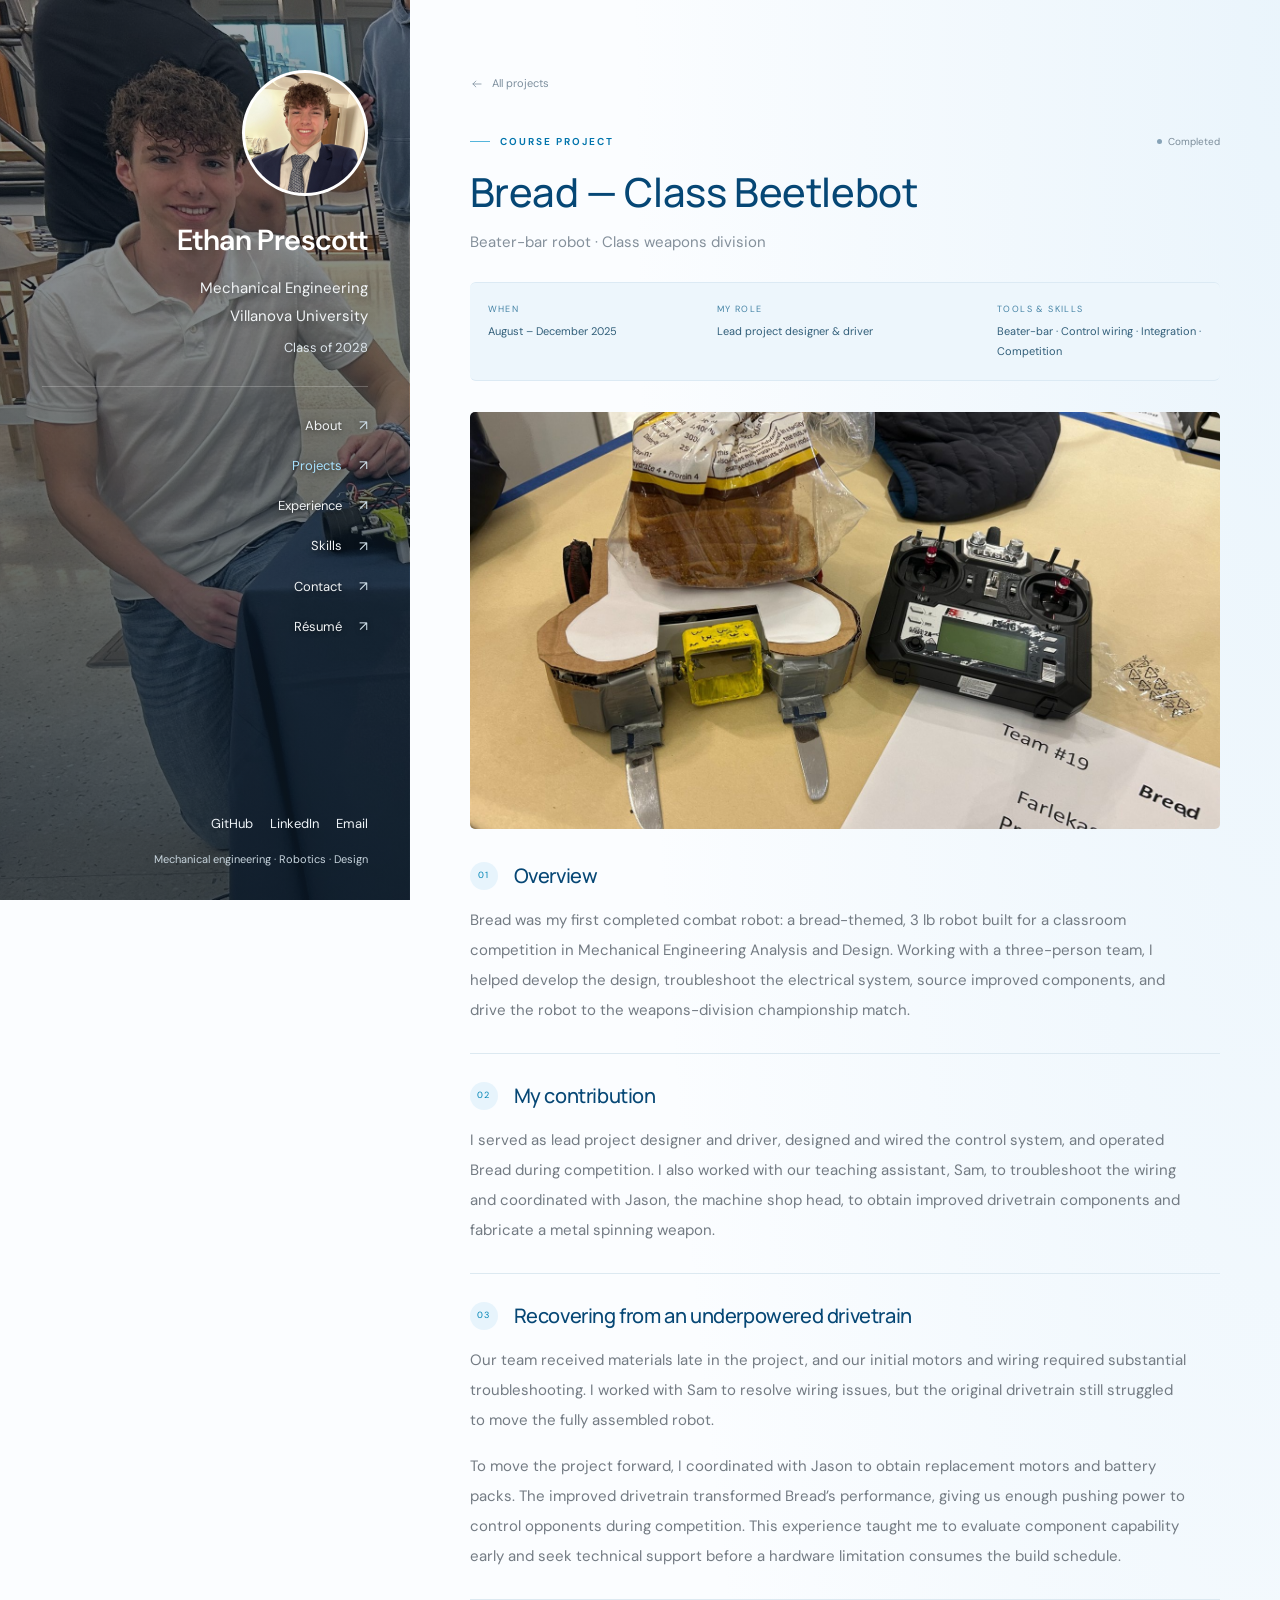
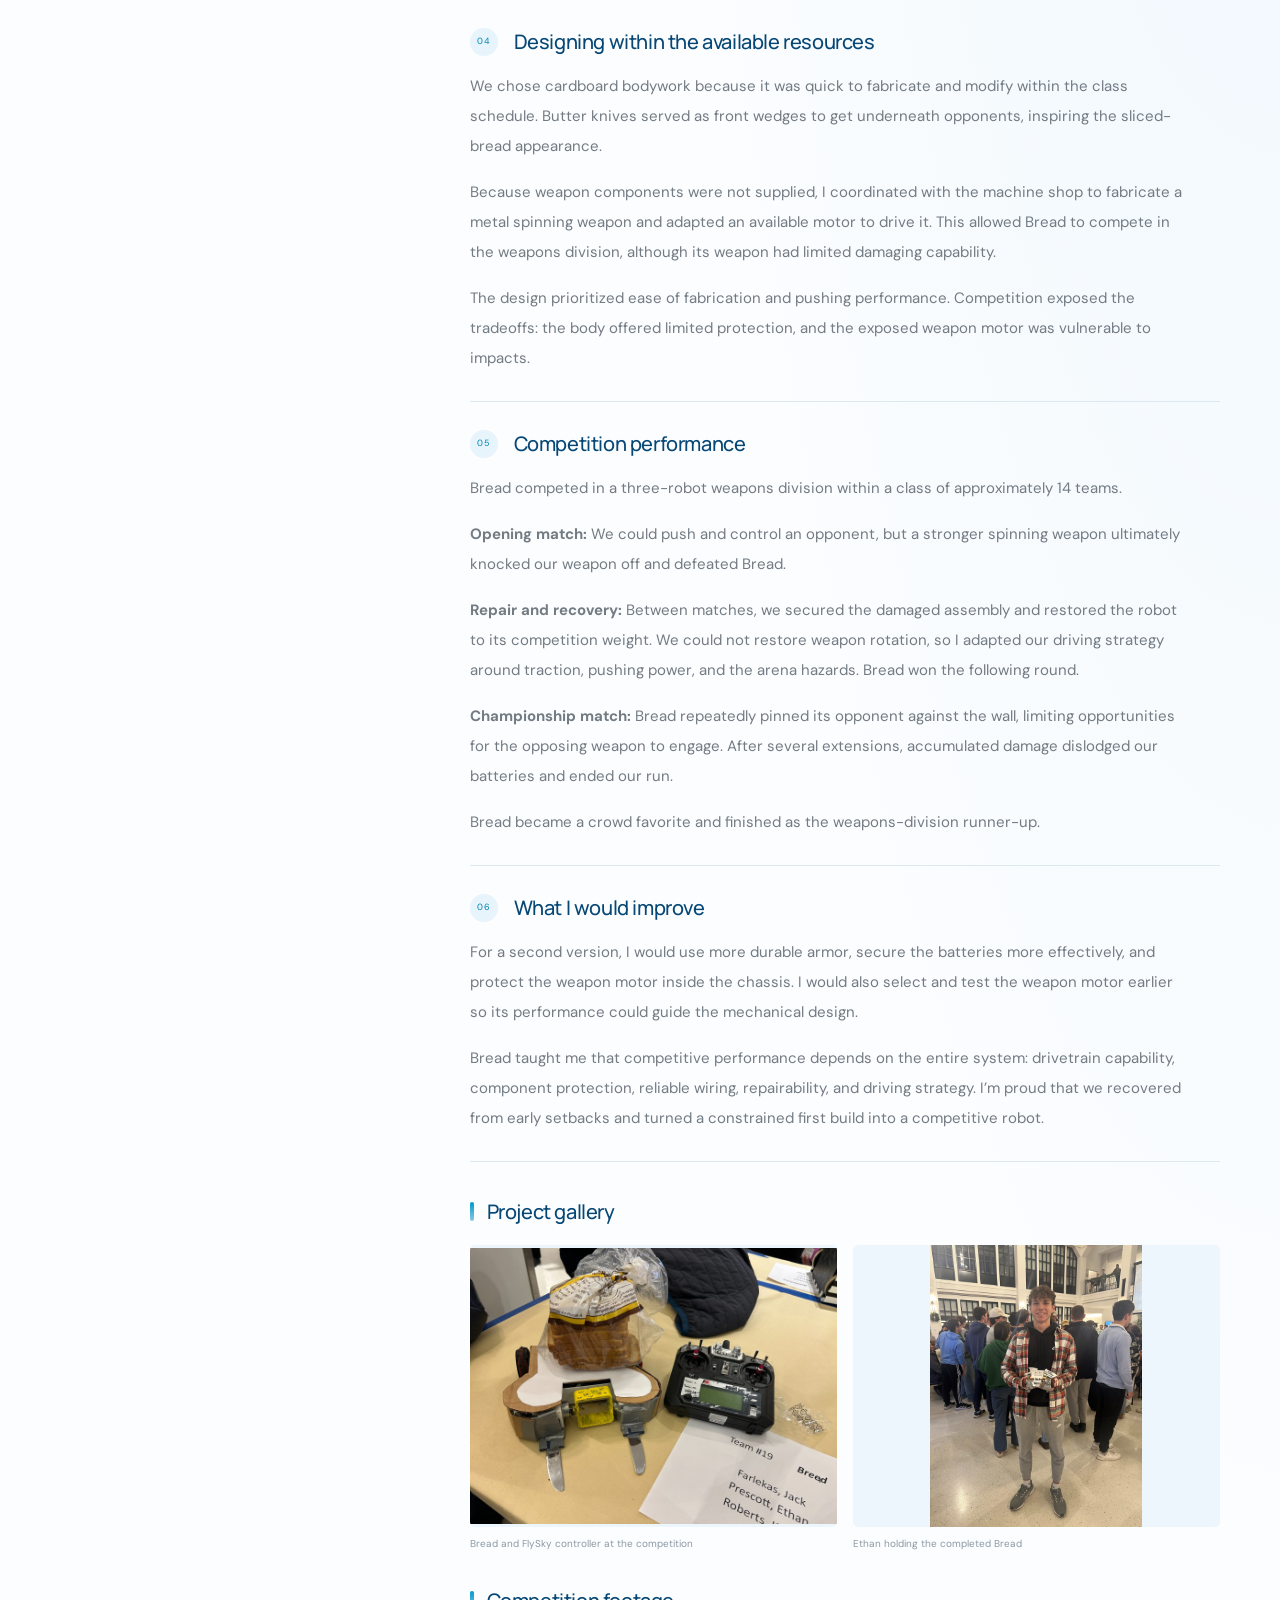
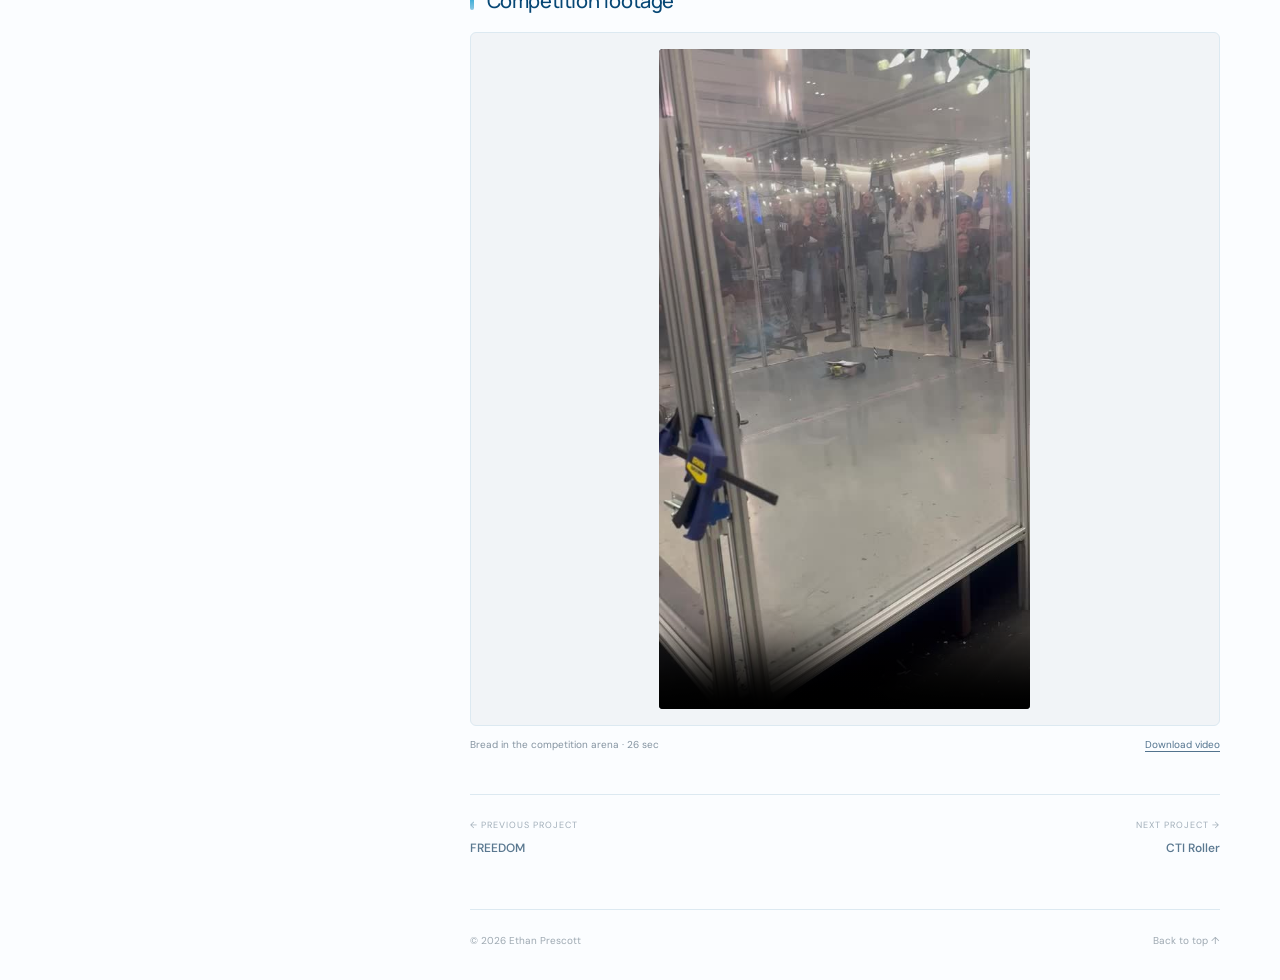
==== commit 49557ffe: "Expand Bread project with design challenges, competition results, and lessons" ====
--- a/projects/beetlebot.html
+++ b/projects/beetlebot.html
@@ -22,7 +22,12 @@
     <a class="breadcrumb" href="../index.html#projects"><svg width="14" height="14" viewBox="0 0 24 24" fill="none" stroke="currentColor" stroke-width="1.35" stroke-linecap="round" stroke-linejoin="round" aria-hidden="true"><path d="M19 12H5m5-5-5 5 5 5"/></svg> All projects</a>
     <header class="project-header"><div class="project-header-top"><p class="eyebrow">Course project</p><span class="status ">Completed</span></div><h1>Bread — Class Beetlebot</h1><p class="subtitle">Beater-bar robot · Class weapons division</p><dl class="project-meta"><div><dt>When</dt><dd>August – December 2025</dd></div><div><dt>My role</dt><dd>Lead project designer &amp; driver</dd></div><div><dt>Tools & skills</dt><dd>Beater-bar · Control wiring · Integration · Competition</dd></div></dl></header>
     <div class="hero-photo"><img class="project-photo" src="../assets/images/projects/beetlebot/robot-and-controller.jpg" alt="Bread — Class Beetlebot" loading="lazy" decoding="async"></div>
-    <section class="detail-section" aria-labelledby="overview-title"><div class="detail-heading"><span>01</span><h2 id="overview-title">Overview</h2></div><p class="detail-copy">Bread was our beater-bar combat robot for the class weapons division. A semester-long combat robot project for Mechanical Engineering Analysis and Design. Our three-person team built a robot for the weapons division, using a beater-bar weapon, and competed against other class teams.</p></section><section class="detail-section" aria-labelledby="contribution-title"><div class="detail-heading"><span>02</span><h2 id="contribution-title">My contribution</h2></div><p class="detail-copy">I served as lead project designer and driver, designed and wired the control system, and operated the robot during competition.</p></section><section class="detail-section" aria-labelledby="design-title"><div class="detail-heading"><span>03</span><h2 id="design-title">Design & build</h2></div><p class="detail-copy">The team’s robot used a beater-bar weapon for the class weapons division. My work focused on control-system design, wiring, and integration.</p></section><section class="detail-section" aria-labelledby="results-title"><div class="detail-heading"><span>04</span><h2 id="results-title">Results & lessons</h2></div><p class="detail-copy">Drove the robot in the class weapons division, where our team defeated two competing robots.</p></section>
+    <section class="detail-section" aria-labelledby="overview-title"><div class="detail-heading"><span>01</span><h2 id="overview-title">Overview</h2></div><p class="detail-copy">Bread was my first completed combat robot: a bread-themed, 3 lb robot built for a classroom competition in Mechanical Engineering Analysis and Design. Working with a three-person team, I helped develop the design, troubleshoot the electrical system, source improved components, and drive the robot to the weapons-division championship match.</p></section>
+    <section class="detail-section" aria-labelledby="contribution-title"><div class="detail-heading"><span>02</span><h2 id="contribution-title">My contribution</h2></div><p class="detail-copy">I served as lead project designer and driver, designed and wired the control system, and operated Bread during competition. I also worked with our teaching assistant, Sam, to troubleshoot the wiring and coordinated with Jason, the machine shop head, to obtain improved drivetrain components and fabricate a metal spinning weapon.</p></section>
+    <section class="detail-section" aria-labelledby="drivetrain-title"><div class="detail-heading"><span>03</span><h2 id="drivetrain-title">Recovering from an underpowered drivetrain</h2></div><p class="detail-copy">Our team received materials late in the project, and our initial motors and wiring required substantial troubleshooting. I worked with Sam to resolve wiring issues, but the original drivetrain still struggled to move the fully assembled robot.</p><p class="detail-copy">To move the project forward, I coordinated with Jason to obtain replacement motors and battery packs. The improved drivetrain transformed Bread’s performance, giving us enough pushing power to control opponents during competition. This experience taught me to evaluate component capability early and seek technical support before a hardware limitation consumes the build schedule.</p></section>
+    <section class="detail-section" aria-labelledby="design-title"><div class="detail-heading"><span>04</span><h2 id="design-title">Designing within the available resources</h2></div><p class="detail-copy">We chose cardboard bodywork because it was quick to fabricate and modify within the class schedule. Butter knives served as front wedges to get underneath opponents, inspiring the sliced-bread appearance.</p><p class="detail-copy">Because weapon components were not supplied, I coordinated with the machine shop to fabricate a metal spinning weapon and adapted an available motor to drive it. This allowed Bread to compete in the weapons division, although its weapon had limited damaging capability.</p><p class="detail-copy">The design prioritized ease of fabrication and pushing performance. Competition exposed the tradeoffs: the body offered limited protection, and the exposed weapon motor was vulnerable to impacts.</p></section>
+    <section class="detail-section" aria-labelledby="results-title"><div class="detail-heading"><span>05</span><h2 id="results-title">Competition performance</h2></div><p class="detail-copy">Bread competed in a three-robot weapons division within a class of approximately 14 teams.</p><p class="detail-copy"><strong>Opening match:</strong> We could push and control an opponent, but a stronger spinning weapon ultimately knocked our weapon off and defeated Bread.</p><p class="detail-copy"><strong>Repair and recovery:</strong> Between matches, we secured the damaged assembly and restored the robot to its competition weight. We could not restore weapon rotation, so I adapted our driving strategy around traction, pushing power, and the arena hazards. Bread won the following round.</p><p class="detail-copy"><strong>Championship match:</strong> Bread repeatedly pinned its opponent against the wall, limiting opportunities for the opposing weapon to engage. After several extensions, accumulated damage dislodged our batteries and ended our run.</p><p class="detail-copy">Bread became a crowd favorite and finished as the weapons-division runner-up.</p></section>
+    <section class="detail-section" aria-labelledby="lessons-title"><div class="detail-heading"><span>06</span><h2 id="lessons-title">What I would improve</h2></div><p class="detail-copy">For a second version, I would use more durable armor, secure the batteries more effectively, and protect the weapon motor inside the chassis. I would also select and test the weapon motor earlier so its performance could guide the mechanical design.</p><p class="detail-copy">Bread taught me that competitive performance depends on the entire system: drivetrain capability, component protection, reliable wiring, repairability, and driving strategy. I’m proud that we recovered from early setbacks and turned a constrained first build into a competitive robot.</p></section>
     <section class="gallery-section" aria-labelledby="gallery-title"><h2 id="gallery-title">Project gallery</h2><div class="gallery-grid gallery-pair"><figure><a href="../assets/images/projects/beetlebot/robot-and-controller.jpg" data-gallery data-caption="Bread and FlySky controller at the competition" aria-label="Enlarge Bread and FlySky controller at the competition"><img class="project-photo" src="../assets/images/projects/beetlebot/robot-and-controller.jpg" alt="Bread and FlySky controller at the competition" loading="lazy" decoding="async"></a><figcaption>Bread and FlySky controller at the competition</figcaption></figure><figure><a href="../assets/images/projects/beetlebot/ethan-with-beetlebot.jpg" data-gallery data-caption="Ethan holding the completed Bread" aria-label="Enlarge Ethan holding the completed Bread"><img class="project-photo" src="../assets/images/projects/beetlebot/ethan-with-beetlebot.jpg" alt="Ethan holding the completed Bread" loading="lazy" decoding="async"></a><figcaption>Ethan holding the completed Bread</figcaption></figure></div></section>
     <section class="video-section" aria-labelledby="event-video-title"><h2 id="event-video-title">Competition footage</h2><figure class="project-video"><div class="video-shell"><video controls playsinline preload="metadata" width="540" height="960" poster="../assets/images/projects/beetlebot/competition-poster.jpg" aria-label="Bread · Class Beetlebot competition recording" aria-describedby="video-caption"><source src="../assets/videos/beetlebot-competition.mp4" type="video/mp4">Your browser does not support embedded video. <a href="../assets/videos/beetlebot-competition.mp4">Download the recording</a>.</video></div><figcaption id="video-caption"><span>Bread in the competition arena · 26 sec</span><a href="../assets/videos/beetlebot-competition.mp4" download>Download video</a></figcaption></figure></section>
     
